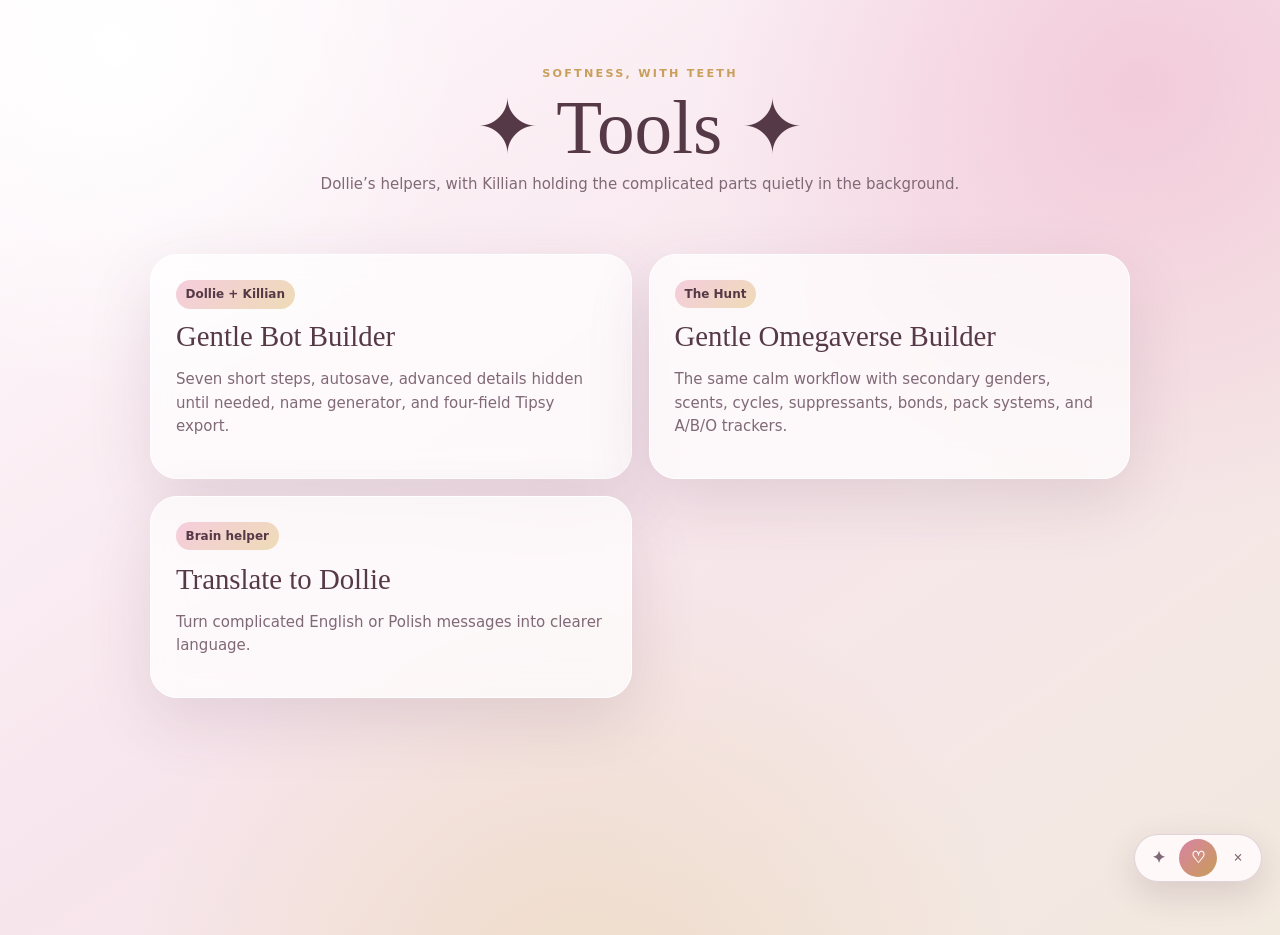
==== index.html @ d1c3d77c "Add files via upload" ====
<!doctype html><html><head><meta charset="utf-8"><meta name="viewport" content="width=device-width,initial-scale=1"><title>Dollie Tools</title>
<style>
:root{--ink:#563947;--muted:#806976;--pink:#e8a9c1;--pink2:#f5cddd;--gold:#c99f5c;--cream:#fffaf8;--glass:rgba(255,255,255,.72);--line:rgba(103,67,85,.16);--shadow:0 22px 65px rgba(84,47,66,.13)}
*{box-sizing:border-box}html{scroll-behavior:smooth}
body{margin:0;min-height:100vh;color:var(--ink);font:15px/1.55 Nunito,system-ui,sans-serif;background:radial-gradient(circle at 9% 5%,#fff,transparent 24%),radial-gradient(circle at 89% 9%,rgba(239,184,205,.58),transparent 31%),radial-gradient(circle at 45% 108%,rgba(232,207,169,.48),transparent 36%),linear-gradient(145deg,#fffafd,#f7e5ec,#f2e9df)}
body:before,body:after{content:none}

@keyframes drift{to{translate:34px -18px;opacity:.95}}@keyframes pop{from{opacity:0;transform:translateY(5px)}}
header{position:sticky;top:0;z-index:20;display:flex;align-items:center;gap:13px;padding:13px 20px;background:rgba(255,250,252,.86);border-bottom:1px solid rgba(201,159,92,.27);backdrop-filter:blur(18px);box-shadow:0 8px 28px rgba(91,52,71,.07)}
header h1{margin:0;font:500 1.4rem Georgia,serif}header span{color:var(--muted);font-size:.8rem}.headlink{margin-left:auto;text-decoration:none;color:var(--ink);padding:7px 13px;border:1px solid var(--line);border-radius:99px;background:#fff9}
.shell{width:min(1050px,calc(100% - 28px));margin:28px auto 60px;position:relative;z-index:1}.hero{text-align:center;margin:8px auto 28px}.eyebrow{letter-spacing:.2em;text-transform:uppercase;color:var(--gold);font-weight:800;font-size:.7rem}.hero h2{margin:8px 0 7px;font:500 clamp(2.5rem,7vw,4.7rem)/1 Georgia,serif}.hero p{max-width:650px;margin:auto;color:var(--muted)}
.progress{display:grid;grid-template-columns:repeat(7,1fr);gap:6px;margin:0 0 18px}.pip{height:7px;border-radius:99px;background:#fff9;border:1px solid var(--line)}.pip.on{background:linear-gradient(90deg,var(--pink),var(--gold));border-color:transparent}
.card{background:var(--glass);border:1px solid rgba(255,255,255,.87);border-radius:28px;padding:clamp(20px,4vw,38px);box-shadow:var(--shadow);backdrop-filter:blur(16px);animation:pop .22s ease-out}.step{display:none}.step.active{display:block}.step h3{font:500 clamp(1.65rem,4vw,2.35rem) Georgia,serif;margin:0 0 5px}.helper{color:var(--muted);margin:0 0 22px}.killian{padding:13px 15px;border-left:3px solid var(--gold);background:rgba(255,255,255,.55);border-radius:5px 15px 15px 5px;margin:14px 0 22px;color:#6c5360}
.grid{display:grid;grid-template-columns:1fr 1fr;gap:14px}.full{grid-column:1/-1}label{display:block;font-weight:800;font-size:.82rem;margin:0 0 5px}.hint{display:block;color:var(--muted);font-weight:400;font-size:.75rem;margin-top:2px}
input,textarea,select{width:100%;border:1px solid rgba(114,74,94,.22);border-radius:15px;background:rgba(255,255,255,.82);padding:11px 13px;color:var(--ink);font:inherit;outline:none}textarea{min-height:110px;resize:vertical}input:focus,textarea:focus,select:focus{border-color:var(--pink);box-shadow:0 0 0 4px rgba(232,169,193,.13)}
.row{display:flex;gap:10px;align-items:center;flex-wrap:wrap}.navrow{display:flex;justify-content:space-between;gap:10px;margin-top:24px}.btn{border:0;border-radius:99px;padding:10px 18px;font-weight:850;cursor:pointer;color:var(--ink);background:#fff;border:1px solid var(--line)}.btn.primary{color:white;background:linear-gradient(135deg,#d785a5,#c89d58);box-shadow:0 9px 22px rgba(183,105,139,.2)}.btn.soft{background:linear-gradient(135deg,#f3bfd1,#ecd9b6)}.btn:disabled{opacity:.4;cursor:not-allowed}
details{border:1px solid var(--line);border-radius:16px;background:#fff7;padding:10px 13px;margin-top:14px}summary{cursor:pointer;font-weight:850;color:#7a5668}.checks{display:grid;grid-template-columns:1fr 1fr;gap:8px;margin-top:10px}.check{display:flex;gap:8px;align-items:flex-start;background:#fff7;padding:9px 10px;border-radius:13px}.check input{width:auto;margin-top:4px;accent-color:var(--pink)}
.namebox{background:linear-gradient(145deg,rgba(255,255,255,.83),rgba(249,229,237,.72));border:1px solid rgba(202,157,90,.25);border-radius:22px;padding:18px;margin:15px 0}.name-result{font:500 clamp(2rem,6vw,3.2rem) Georgia,serif;text-align:center;margin:13px 0}.choices{display:grid;grid-template-columns:repeat(3,1fr);gap:8px}.choice{background:#fff;border:1px solid var(--line);border-radius:14px;padding:11px;text-align:center;cursor:pointer}.choice:hover{border-color:var(--gold)}
.output{white-space:pre-wrap;background:#4e3440;color:#fff9f8;border-radius:18px;padding:16px;max-height:310px;overflow:auto;font:12px/1.65 ui-monospace,monospace}.outputgrid{display:grid;grid-template-columns:1fr 1fr;gap:12px}.outputgrid .wide{grid-column:1/-1}.outhead{display:flex;align-items:center;margin:0 0 5px}.outhead b{font-size:.8rem}.copy{margin-left:auto;border:0;border-radius:99px;padding:4px 10px;cursor:pointer}
.toast{position:fixed;bottom:22px;left:50%;translate:-50% 0;background:#513844;color:white;border-radius:99px;padding:9px 16px;opacity:0;pointer-events:none;transition:.2s;z-index:50}.toast.show{opacity:1}
@media(max-width:720px){header span{display:none}.grid,.checks,.outputgrid{grid-template-columns:1fr}.full,.outputgrid .wide{grid-column:auto}.choices{grid-template-columns:1fr}.shell{width:min(100% - 18px,1050px)}.progress{gap:3px}}
@media(prefers-reduced-motion:reduce){*{animation:none!important}}
body{padding-bottom:60px}.home{width:min(980px,calc(100% - 24px));margin:35px auto;position:relative;z-index:1}.hero{padding:30px 0}.cards{display:grid;grid-template-columns:repeat(2,1fr);gap:17px}.tool{display:block;text-decoration:none;color:var(--ink);background:var(--glass);border:1px solid #fff;border-radius:27px;padding:25px;box-shadow:var(--shadow);backdrop-filter:blur(15px);transition:.2s}.tool:hover{transform:translateY(-4px)}.tool h2{font:500 1.8rem Georgia,serif;margin:12px 0 8px}.tool p{color:var(--muted)}.tag{display:inline-block;background:linear-gradient(135deg,var(--pink2),#eedbb7);border-radius:99px;padding:5px 10px;font-size:.75rem;font-weight:850}@media(max-width:680px){.cards{grid-template-columns:1fr}}
/* Floating atmosphere */
.atmosphere{
  position:fixed;
  inset:0;
  z-index:0;
  overflow:hidden;
  pointer-events:none;
}
.atmosphere .particle{
  position:absolute;
  top:-12vh;
  left:var(--x);
  width:var(--size);
  height:var(--size);
  opacity:0;
  animation:
    particleFall var(--fall) linear infinite,
    particleSway var(--sway) ease-in-out infinite alternate,
    particleFade var(--fade) ease-in-out infinite;
  animation-delay:var(--delay);
  will-change:transform,opacity;
}
.atmosphere.sparkles .particle::before,
.atmosphere.sparkles .particle::after{
  content:"";
  position:absolute;
  inset:0;
  margin:auto;
  background:linear-gradient(180deg,rgba(255,255,255,.98),rgba(231,190,111,.9));
  border-radius:999px;
  box-shadow:0 0 9px rgba(255,236,188,.92),0 0 18px rgba(223,173,91,.42);
}
.atmosphere.sparkles .particle::before{
  width:18%;
  height:100%;
}
.atmosphere.sparkles .particle::after{
  width:100%;
  height:18%;
}
.atmosphere.petals .particle{
  width:calc(var(--size) * .72);
  height:var(--size);
  border-radius:75% 18% 70% 24%;
  background:
    radial-gradient(circle at 35% 25%,rgba(255,255,255,.88),transparent 25%),
    linear-gradient(145deg,rgba(255,227,237,.95),rgba(226,153,184,.83));
  box-shadow:0 4px 12px rgba(154,86,117,.16);
  transform-origin:50% 30%;
}
@keyframes particleFall{
  from{translate:0 -14vh;rotate:0deg}
  to{translate:0 120vh;rotate:540deg}
}
@keyframes particleSway{
  from{margin-left:-28px}
  to{margin-left:34px}
}
@keyframes particleFade{
  0%,100%{opacity:0}
  12%,78%{opacity:var(--opacity)}
  88%{opacity:.15}
}
.atmosphere.off{display:none}

.atmosphere-control{
  position:fixed;
  right:18px;
  bottom:18px;
  z-index:60;
  display:flex;
  align-items:center;
  gap:0;
  padding:4px;
  border:1px solid rgba(110,72,91,.20);
  border-radius:999px;
  background:rgba(255,250,252,.88);
  box-shadow:0 12px 34px rgba(79,43,61,.16);
  backdrop-filter:blur(16px);
}
.atmosphere-control button{
  width:38px;
  height:38px;
  display:grid;
  place-items:center;
  border:0;
  border-radius:50%;
  background:transparent;
  color:var(--muted);
  cursor:pointer;
  font:700 1rem/1 Georgia,serif;
  transition:background .15s,color .15s,transform .15s;
}
.atmosphere-control button:hover{
  color:var(--ink);
  transform:translateY(-1px);
}
.atmosphere-control button.active{
  color:#fff;
  background:linear-gradient(135deg,#d982a4,#c89d58);
}
.atmosphere-control button + button{
  margin-left:2px;
}

header,.shell,.home{position:relative;z-index:2}
@media(prefers-reduced-motion:reduce){
  .atmosphere{display:none}
}

</style></head>
<body>

<div class="atmosphere petals" id="atmosphere" aria-hidden="true"></div>



<main class="home"><section class="hero"><div class="eyebrow">Softness, with teeth</div><h2>✦ Tools ✦</h2><p>Dollie’s helpers, with Killian holding the complicated parts quietly in the background.</p></section><section class="cards">
<a class="tool" href="bot-builder.html"><span class="tag">Dollie + Killian</span><h2>Gentle Bot Builder</h2><p>Seven short steps, autosave, advanced details hidden until needed, name generator, and four-field Tipsy export.</p></a>
<a class="tool" href="omegaverse-bot-builder.html"><span class="tag">The Hunt</span><h2>Gentle Omegaverse Builder</h2><p>The same calm workflow with secondary genders, scents, cycles, suppressants, bonds, pack systems, and A/B/O trackers.</p></a>
<a class="tool" href="translate-to-dollie.html"><span class="tag">Brain helper</span><h2>Translate to Dollie</h2><p>Turn complicated English or Polish messages into clearer language.</p></a>
</section></main><div class="atmosphere-control" aria-label="Page effects">
  <button type="button" data-atmosphere="sparkles" aria-label="Falling sparkles" title="Falling sparkles">✦</button>
  <button type="button" data-atmosphere="petals" aria-label="Falling cherry blossom petals" title="Falling cherry blossom petals">♡</button>
  <button type="button" data-atmosphere="off" aria-label="Turn effects off" title="Turn effects off">×</button>
</div>
<script>
document.addEventListener('DOMContentLoaded', function(){
  const layer=document.getElementById('atmosphere');
  if(!layer)return;
  const saved=localStorage.getItem('dollieAtmosphere')||'petals';

  function createParticles(){
    layer.innerHTML='';
    for(let i=0;i<34;i++){
      const p=document.createElement('span');
      p.className='particle';
      p.style.setProperty('--x',(Math.random()*100).toFixed(2)+'vw');
      p.style.setProperty('--size',(6+Math.random()*11).toFixed(1)+'px');
      p.style.setProperty('--fall',(10+Math.random()*13).toFixed(1)+'s');
      p.style.setProperty('--sway',(2.8+Math.random()*4.5).toFixed(1)+'s');
      p.style.setProperty('--fade',(4+Math.random()*5).toFixed(1)+'s');
      p.style.setProperty('--delay',(-Math.random()*22).toFixed(1)+'s');
      p.style.setProperty('--opacity',(0.30+Math.random()*0.52).toFixed(2));
      layer.appendChild(p);
    }
  }

  function setAtmosphere(mode){
    layer.className='atmosphere '+mode;
    document.querySelectorAll('[data-atmosphere]').forEach(btn=>{
      btn.classList.toggle('active',btn.dataset.atmosphere===mode);
    });
    localStorage.setItem('dollieAtmosphere',mode);
    if(mode!=='off'&&!layer.children.length)createParticles();
  }

  document.querySelectorAll('[data-atmosphere]').forEach(btn=>{
    btn.addEventListener('click',()=>setAtmosphere(btn.dataset.atmosphere));
  });

  createParticles();
  setAtmosphere(saved);
});
</script>



</body></html>
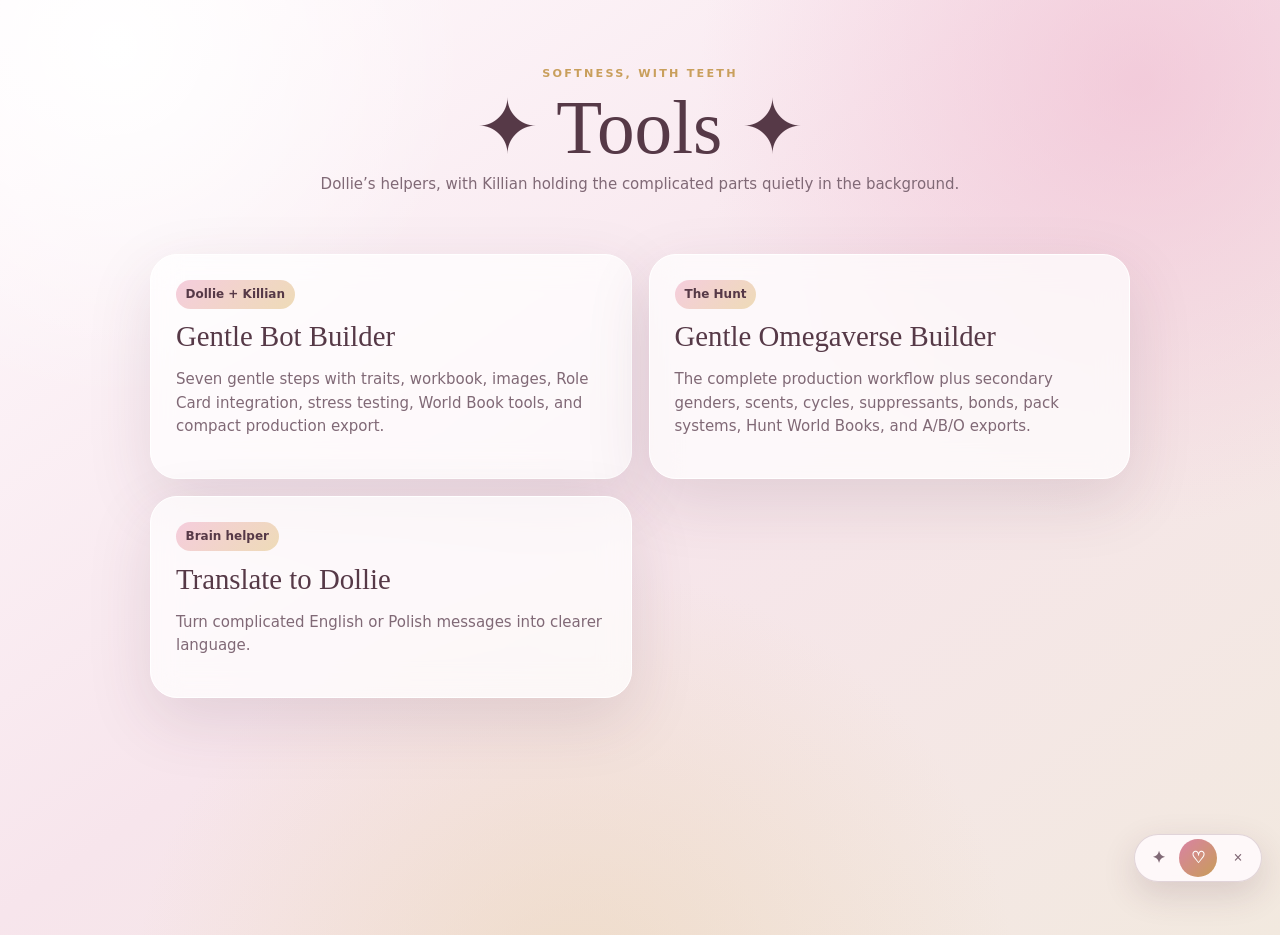
==== commit 9d03aaea: "Add files via upload" ====
--- a/index.html
+++ b/index.html
@@ -1,4 +1,4 @@
-<!doctype html><html><head><meta charset="utf-8"><meta name="viewport" content="width=device-width,initial-scale=1"><title>Dollie Tools</title>
+<!doctype html><html><head><meta charset="utf-8"><meta name="viewport" content="width=device-width,initial-scale=1"><title>Dollie Tools</title><link rel="icon" href="data:image/svg+xml,%3Csvg xmlns='http://www.w3.org/2000/svg' viewBox='0 0 64 64'%3E%3Cpath fill='%23efabc4' d='M32 56C27 51 8 38 8 22C8 12 20 7 28 15L32 20L36 15C44 7 56 12 56 22C56 38 37 51 32 56Z'/%3E%3C/svg%3E">
 <style>
 :root{--ink:#563947;--muted:#806976;--pink:#e8a9c1;--pink2:#f5cddd;--gold:#c99f5c;--cream:#fffaf8;--glass:rgba(255,255,255,.72);--line:rgba(103,67,85,.16);--shadow:0 22px 65px rgba(84,47,66,.13)}
 *{box-sizing:border-box}html{scroll-behavior:smooth}
@@ -139,8 +139,8 @@
 
 
 <main class="home"><section class="hero"><div class="eyebrow">Softness, with teeth</div><h2>✦ Tools ✦</h2><p>Dollie’s helpers, with Killian holding the complicated parts quietly in the background.</p></section><section class="cards">
-<a class="tool" href="bot-builder.html"><span class="tag">Dollie + Killian</span><h2>Gentle Bot Builder</h2><p>Seven short steps, autosave, advanced details hidden until needed, name generator, and four-field Tipsy export.</p></a>
-<a class="tool" href="omegaverse-bot-builder.html"><span class="tag">The Hunt</span><h2>Gentle Omegaverse Builder</h2><p>The same calm workflow with secondary genders, scents, cycles, suppressants, bonds, pack systems, and A/B/O trackers.</p></a>
+<a class="tool" href="bot-builder.html"><span class="tag">Dollie + Killian</span><h2>Gentle Bot Builder</h2><p>Seven gentle steps with traits, workbook, images, Role Card integration, stress testing, World Book tools, and compact production export.</p></a>
+<a class="tool" href="omegaverse-bot-builder.html"><span class="tag">The Hunt</span><h2>Gentle Omegaverse Builder</h2><p>The complete production workflow plus secondary genders, scents, cycles, suppressants, bonds, pack systems, Hunt World Books, and A/B/O exports.</p></a>
 <a class="tool" href="translate-to-dollie.html"><span class="tag">Brain helper</span><h2>Translate to Dollie</h2><p>Turn complicated English or Polish messages into clearer language.</p></a>
 </section></main><div class="atmosphere-control" aria-label="Page effects">
   <button type="button" data-atmosphere="sparkles" aria-label="Falling sparkles" title="Falling sparkles">✦</button>
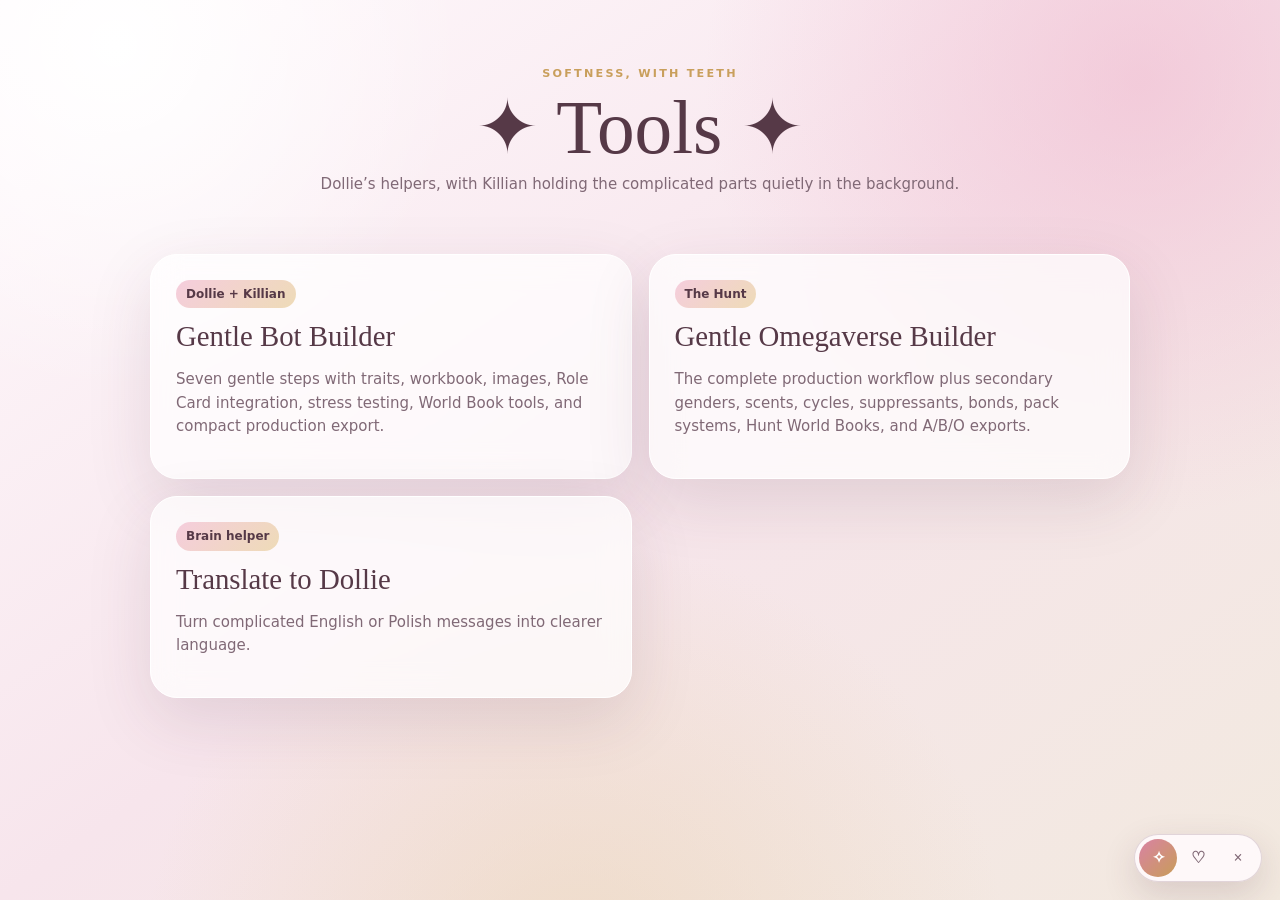
==== commit 8f270e31: "Add files via upload" ====
--- a/index.html
+++ b/index.html
@@ -1,4 +1,4 @@
-<!doctype html><html><head><meta charset="utf-8"><meta name="viewport" content="width=device-width,initial-scale=1"><title>Dollie Tools</title><link rel="icon" href="data:image/svg+xml,%3Csvg xmlns='http://www.w3.org/2000/svg' viewBox='0 0 64 64'%3E%3Cpath fill='%23efabc4' d='M32 56C27 51 8 38 8 22C8 12 20 7 28 15L32 20L36 15C44 7 56 12 56 22C56 38 37 51 32 56Z'/%3E%3C/svg%3E">
+<!doctype html><html><head><meta charset="utf-8"><meta name="viewport" content="width=device-width,initial-scale=1,viewport-fit=cover"><title>Dollie Tools</title><link rel="icon" href="data:image/svg+xml,%3Csvg xmlns='http://www.w3.org/2000/svg' viewBox='0 0 64 64'%3E%3Cpath fill='%23efabc4' d='M32 56C27 51 8 38 8 22C8 12 20 7 28 15L32 20L36 15C44 7 56 12 56 22C56 38 37 51 32 56Z'/%3E%3C/svg%3E">
 <style>
 :root{--ink:#563947;--muted:#806976;--pink:#e8a9c1;--pink2:#f5cddd;--gold:#c99f5c;--cream:#fffaf8;--glass:rgba(255,255,255,.72);--line:rgba(103,67,85,.16);--shadow:0 22px 65px rgba(84,47,66,.13)}
 *{box-sizing:border-box}html{scroll-behavior:smooth}
@@ -21,7 +21,7 @@
 @media(max-width:720px){header span{display:none}.grid,.checks,.outputgrid{grid-template-columns:1fr}.full,.outputgrid .wide{grid-column:auto}.choices{grid-template-columns:1fr}.shell{width:min(100% - 18px,1050px)}.progress{gap:3px}}
 @media(prefers-reduced-motion:reduce){*{animation:none!important}}
 body{padding-bottom:60px}.home{width:min(980px,calc(100% - 24px));margin:35px auto;position:relative;z-index:1}.hero{padding:30px 0}.cards{display:grid;grid-template-columns:repeat(2,1fr);gap:17px}.tool{display:block;text-decoration:none;color:var(--ink);background:var(--glass);border:1px solid #fff;border-radius:27px;padding:25px;box-shadow:var(--shadow);backdrop-filter:blur(15px);transition:.2s}.tool:hover{transform:translateY(-4px)}.tool h2{font:500 1.8rem Georgia,serif;margin:12px 0 8px}.tool p{color:var(--muted)}.tag{display:inline-block;background:linear-gradient(135deg,var(--pink2),#eedbb7);border-radius:99px;padding:5px 10px;font-size:.75rem;font-weight:850}@media(max-width:680px){.cards{grid-template-columns:1fr}}
-/* Floating atmosphere */
+/* Floating Dollie atmosphere */
 .atmosphere{
   position:fixed;
   inset:0;
@@ -43,23 +43,27 @@
   animation-delay:var(--delay);
   will-change:transform,opacity;
 }
+/* Rounded, milky cross-sparkles based on Dollie's approved references. */
+.atmosphere.sparkles .particle{
+  filter:drop-shadow(0 0 5px rgba(255,255,255,.92)) drop-shadow(0 0 12px rgba(244,219,231,.38));
+}
 .atmosphere.sparkles .particle::before,
 .atmosphere.sparkles .particle::after{
   content:"";
   position:absolute;
   inset:0;
   margin:auto;
-  background:linear-gradient(180deg,rgba(255,255,255,.98),rgba(231,190,111,.9));
   border-radius:999px;
-  box-shadow:0 0 9px rgba(255,236,188,.92),0 0 18px rgba(223,173,91,.42);
+  background:linear-gradient(180deg,rgba(255,255,255,.98),rgba(255,250,247,.80));
+  box-shadow:0 0 5px rgba(255,255,255,.92),0 0 14px rgba(248,222,234,.44);
 }
 .atmosphere.sparkles .particle::before{
-  width:18%;
+  width:34%;
   height:100%;
 }
 .atmosphere.sparkles .particle::after{
   width:100%;
-  height:18%;
+  height:34%;
 }
 .atmosphere.petals .particle{
   width:calc(var(--size) * .72);
@@ -73,16 +77,16 @@
 }
 @keyframes particleFall{
   from{translate:0 -14vh;rotate:0deg}
-  to{translate:0 120vh;rotate:540deg}
+  to{translate:0 120vh;rotate:360deg}
 }
 @keyframes particleSway{
-  from{margin-left:-28px}
-  to{margin-left:34px}
+  from{margin-left:-24px}
+  to{margin-left:29px}
 }
 @keyframes particleFade{
   0%,100%{opacity:0}
-  12%,78%{opacity:var(--opacity)}
-  88%{opacity:.15}
+  15%,72%{opacity:var(--opacity)}
+  88%{opacity:.10}
 }
 .atmosphere.off{display:none}
 
@@ -100,6 +104,7 @@
   background:rgba(255,250,252,.88);
   box-shadow:0 12px 34px rgba(79,43,61,.16);
   backdrop-filter:blur(16px);
+  -webkit-backdrop-filter:blur(16px);
 }
 .atmosphere-control button{
   width:38px;
@@ -122,19 +127,76 @@
   color:#fff;
   background:linear-gradient(135deg,#d982a4,#c89d58);
 }
-.atmosphere-control button + button{
-  margin-left:2px;
-}
-
+.atmosphere-control button + button{margin-left:2px}
 header,.shell,.home{position:relative;z-index:2}
-@media(prefers-reduced-motion:reduce){
-  .atmosphere{display:none}
+@media(prefers-reduced-motion:reduce){.atmosphere{display:none}}
+
+
+/* Mobile optimisation v1.4.1 */
+html{-webkit-text-size-adjust:100%;text-size-adjust:100%;overflow-x:hidden}
+body{overflow-x:hidden;padding-left:env(safe-area-inset-left);padding-right:env(safe-area-inset-right)}
+button,a,input,textarea,select,summary{-webkit-tap-highlight-color:transparent}
+button,.btn,.choice,.pick-tag,.mode-tabs button,.language,.mode,.tool,.headlink{touch-action:manipulation}
+input,textarea,select{max-width:100%}
+.output,.v14-output,.result{overflow-wrap:anywhere;word-break:break-word}
+@media(max-width:720px){
+  body{padding-bottom:calc(92px + env(safe-area-inset-bottom))}
+  header{padding:10px 12px;gap:8px;min-height:56px;flex-wrap:wrap}
+  header h1{font-size:1.08rem;line-height:1.15;min-width:0;overflow-wrap:anywhere}
+  header span{display:none}
+  .headlink{min-height:44px;display:inline-flex;align-items:center;justify-content:center;padding:8px 12px}
+  .shell{width:calc(100% - 16px);margin:16px auto 36px}
+  .hero{margin:4px auto 18px}
+  .hero h2{font-size:clamp(2rem,12vw,3.2rem)}
+  .card{border-radius:20px;padding:16px 13px}
+  .step h3{font-size:1.65rem;line-height:1.1}
+  .helper{margin-bottom:16px}
+  .grid,.checks,.outputgrid,.v14-grid,.intimacy-tone-grid{grid-template-columns:1fr!important}
+  .full,.outputgrid .wide,.v14-full{grid-column:auto!important}
+  input,textarea,select{font-size:16px;line-height:1.4;padding:12px 13px}
+  textarea{min-height:120px}
+  button,.btn,.choice,.language,.mode,.pick-tag,.mode-tabs button,.copy,.icon-btn{min-height:44px}
+  .navrow{flex-direction:column;align-items:stretch;gap:9px;margin-top:20px}
+  .navrow>.btn{width:100%;justify-content:center}
+  .row{align-items:stretch}
+  .row>.btn,.v14-toolbar>.btn,.export-buttons>.btn{flex:1 1 100%;width:100%}
+  .choices{grid-template-columns:1fr}
+  details{padding:9px 10px;border-radius:14px}
+  summary{min-height:44px;display:flex;align-items:center;line-height:1.25}
+  .killian{padding:12px;margin:12px 0 16px}
+  .namebox,.appearance-builder,.npc-card,.v14-box{padding:12px;border-radius:16px}
+  .name-result{font-size:2rem}
+  .progress{gap:3px;margin-bottom:12px}
+  .pip{height:6px}
+  .output,.v14-output{font-size:11px;max-height:55vh;padding:12px}
+  .outhead{gap:8px}.copy{padding:7px 12px}
+  .v14-toolbar,.export-buttons,.npc-toolbar{align-items:stretch}
+  .v14-tags{max-height:240px}
+  .atmosphere-control{right:max(10px,env(safe-area-inset-right));bottom:max(10px,env(safe-area-inset-bottom));padding:3px}
+  .atmosphere-control button{width:42px;height:42px}
+  .toast{bottom:calc(70px + env(safe-area-inset-bottom));max-width:calc(100% - 24px);text-align:center;white-space:normal}
+}
+@media(max-width:420px){
+  .shell{width:calc(100% - 10px)}
+  .card{padding:14px 10px}
+  .eyebrow{letter-spacing:.13em}
+}
+
+/* Homepage mobile polish */
+@media(max-width:720px){
+  .home{width:calc(100% - 16px);margin:16px auto 36px}
+  .hero{padding:20px 4px 15px}
+  .hero h2{font-size:clamp(2.2rem,16vw,3.4rem)}
+  .cards{grid-template-columns:1fr;gap:12px}
+  .tool{border-radius:20px;padding:20px 17px;min-height:0}
+  .tool h2{font-size:1.55rem;line-height:1.15;margin:10px 0 7px}
+  .tool p{margin-bottom:0}
 }
 
 </style></head>
 <body>
 
-<div class="atmosphere petals" id="atmosphere" aria-hidden="true"></div>
+<div class="atmosphere sparkles" id="atmosphere" aria-hidden="true"></div>
 
 
 
@@ -143,7 +205,7 @@
 <a class="tool" href="omegaverse-bot-builder.html"><span class="tag">The Hunt</span><h2>Gentle Omegaverse Builder</h2><p>The complete production workflow plus secondary genders, scents, cycles, suppressants, bonds, pack systems, Hunt World Books, and A/B/O exports.</p></a>
 <a class="tool" href="translate-to-dollie.html"><span class="tag">Brain helper</span><h2>Translate to Dollie</h2><p>Turn complicated English or Polish messages into clearer language.</p></a>
 </section></main><div class="atmosphere-control" aria-label="Page effects">
-  <button type="button" data-atmosphere="sparkles" aria-label="Falling sparkles" title="Falling sparkles">✦</button>
+  <button type="button" data-atmosphere="sparkles" aria-label="Soft floating sparkles" title="Soft floating sparkles"><span aria-hidden="true">✧</span></button>
   <button type="button" data-atmosphere="petals" aria-label="Falling cherry blossom petals" title="Falling cherry blossom petals">♡</button>
   <button type="button" data-atmosphere="off" aria-label="Turn effects off" title="Turn effects off">×</button>
 </div>
@@ -151,20 +213,21 @@
 document.addEventListener('DOMContentLoaded', function(){
   const layer=document.getElementById('atmosphere');
   if(!layer)return;
-  const saved=localStorage.getItem('dollieAtmosphere')||'petals';
+  const saved=localStorage.getItem('dollieAtmosphere')||'sparkles';
 
   function createParticles(){
     layer.innerHTML='';
-    for(let i=0;i<34;i++){
+    const particleCount=window.matchMedia('(max-width:720px)').matches?14:24;
+    for(let i=0;i<particleCount;i++){
       const p=document.createElement('span');
       p.className='particle';
       p.style.setProperty('--x',(Math.random()*100).toFixed(2)+'vw');
-      p.style.setProperty('--size',(6+Math.random()*11).toFixed(1)+'px');
-      p.style.setProperty('--fall',(10+Math.random()*13).toFixed(1)+'s');
+      p.style.setProperty('--size',(5+Math.random()*10).toFixed(1)+'px');
+      p.style.setProperty('--fall',(14+Math.random()*15).toFixed(1)+'s');
       p.style.setProperty('--sway',(2.8+Math.random()*4.5).toFixed(1)+'s');
       p.style.setProperty('--fade',(4+Math.random()*5).toFixed(1)+'s');
       p.style.setProperty('--delay',(-Math.random()*22).toFixed(1)+'s');
-      p.style.setProperty('--opacity',(0.30+Math.random()*0.52).toFixed(2));
+      p.style.setProperty('--opacity',(0.18+Math.random()*0.42).toFixed(2));
       layer.appendChild(p);
     }
   }
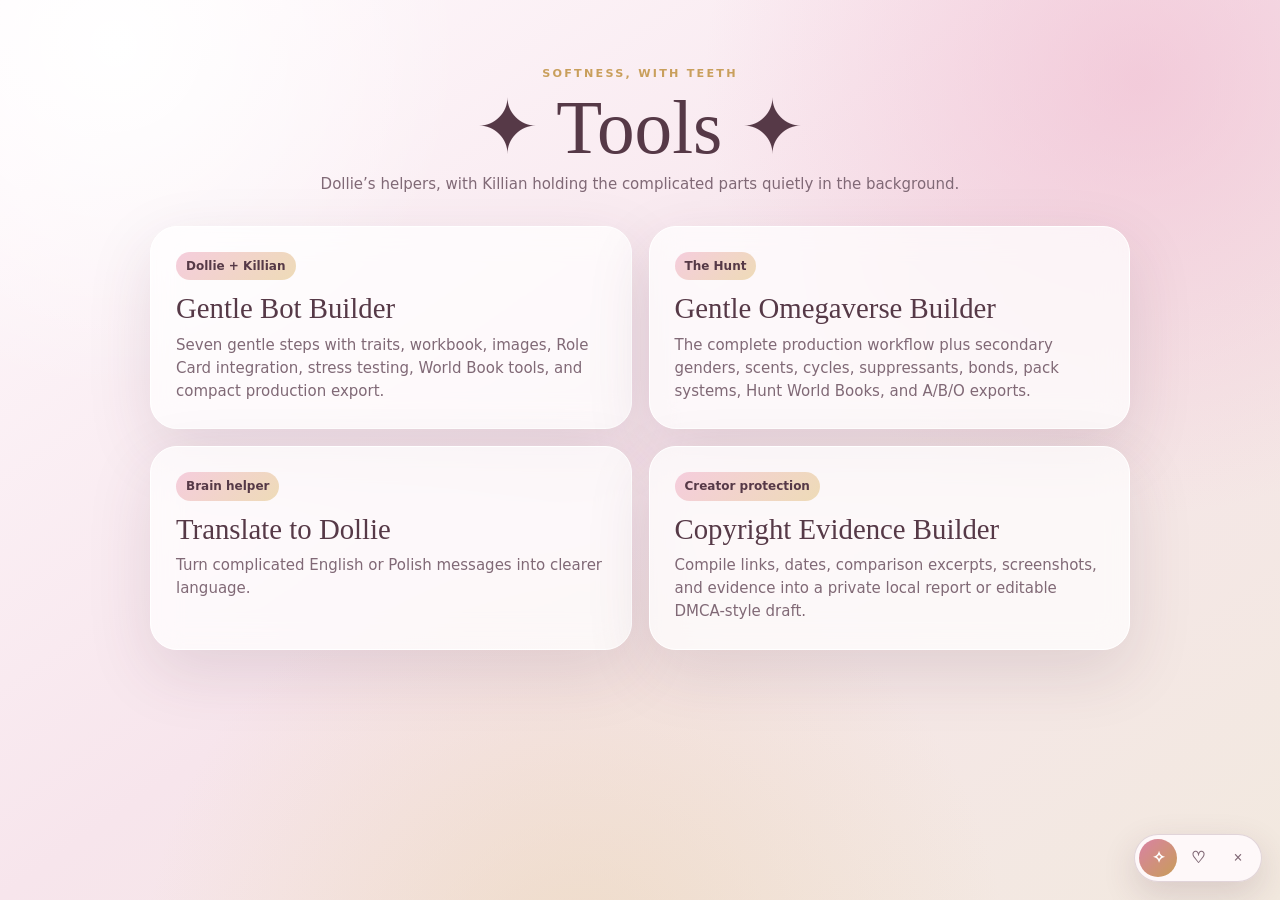
==== commit 8305b806: "Add files via upload" ====
--- a/index.html
+++ b/index.html
@@ -1,27 +1,109 @@
-<!doctype html><html><head><meta charset="utf-8"><meta name="viewport" content="width=device-width,initial-scale=1,viewport-fit=cover"><title>Dollie Tools</title><link rel="icon" href="data:image/svg+xml,%3Csvg xmlns='http://www.w3.org/2000/svg' viewBox='0 0 64 64'%3E%3Cpath fill='%23efabc4' d='M32 56C27 51 8 38 8 22C8 12 20 7 28 15L32 20L36 15C44 7 56 12 56 22C56 38 37 51 32 56Z'/%3E%3C/svg%3E">
+<!doctype html>
+<html lang="en">
+<head>
+<meta charset="utf-8">
+<meta name="viewport" content="width=device-width,initial-scale=1,viewport-fit=cover">
+<title>Dollie Tools</title>
+<link rel="icon" href="data:image/svg+xml,%3Csvg xmlns='http://www.w3.org/2000/svg' viewBox='0 0 64 64'%3E%3Cpath fill='%23efabc4' d='M32 56C27 51 8 38 8 22C8 12 20 7 28 15L32 20L36 15C44 7 56 12 56 22C56 38 37 51 32 56Z'/%3E%3C/svg%3E">
 <style>
-:root{--ink:#563947;--muted:#806976;--pink:#e8a9c1;--pink2:#f5cddd;--gold:#c99f5c;--cream:#fffaf8;--glass:rgba(255,255,255,.72);--line:rgba(103,67,85,.16);--shadow:0 22px 65px rgba(84,47,66,.13)}
-*{box-sizing:border-box}html{scroll-behavior:smooth}
-body{margin:0;min-height:100vh;color:var(--ink);font:15px/1.55 Nunito,system-ui,sans-serif;background:radial-gradient(circle at 9% 5%,#fff,transparent 24%),radial-gradient(circle at 89% 9%,rgba(239,184,205,.58),transparent 31%),radial-gradient(circle at 45% 108%,rgba(232,207,169,.48),transparent 36%),linear-gradient(145deg,#fffafd,#f7e5ec,#f2e9df)}
-body:before,body:after{content:none}
-
-@keyframes drift{to{translate:34px -18px;opacity:.95}}@keyframes pop{from{opacity:0;transform:translateY(5px)}}
-header{position:sticky;top:0;z-index:20;display:flex;align-items:center;gap:13px;padding:13px 20px;background:rgba(255,250,252,.86);border-bottom:1px solid rgba(201,159,92,.27);backdrop-filter:blur(18px);box-shadow:0 8px 28px rgba(91,52,71,.07)}
-header h1{margin:0;font:500 1.4rem Georgia,serif}header span{color:var(--muted);font-size:.8rem}.headlink{margin-left:auto;text-decoration:none;color:var(--ink);padding:7px 13px;border:1px solid var(--line);border-radius:99px;background:#fff9}
-.shell{width:min(1050px,calc(100% - 28px));margin:28px auto 60px;position:relative;z-index:1}.hero{text-align:center;margin:8px auto 28px}.eyebrow{letter-spacing:.2em;text-transform:uppercase;color:var(--gold);font-weight:800;font-size:.7rem}.hero h2{margin:8px 0 7px;font:500 clamp(2.5rem,7vw,4.7rem)/1 Georgia,serif}.hero p{max-width:650px;margin:auto;color:var(--muted)}
-.progress{display:grid;grid-template-columns:repeat(7,1fr);gap:6px;margin:0 0 18px}.pip{height:7px;border-radius:99px;background:#fff9;border:1px solid var(--line)}.pip.on{background:linear-gradient(90deg,var(--pink),var(--gold));border-color:transparent}
-.card{background:var(--glass);border:1px solid rgba(255,255,255,.87);border-radius:28px;padding:clamp(20px,4vw,38px);box-shadow:var(--shadow);backdrop-filter:blur(16px);animation:pop .22s ease-out}.step{display:none}.step.active{display:block}.step h3{font:500 clamp(1.65rem,4vw,2.35rem) Georgia,serif;margin:0 0 5px}.helper{color:var(--muted);margin:0 0 22px}.killian{padding:13px 15px;border-left:3px solid var(--gold);background:rgba(255,255,255,.55);border-radius:5px 15px 15px 5px;margin:14px 0 22px;color:#6c5360}
-.grid{display:grid;grid-template-columns:1fr 1fr;gap:14px}.full{grid-column:1/-1}label{display:block;font-weight:800;font-size:.82rem;margin:0 0 5px}.hint{display:block;color:var(--muted);font-weight:400;font-size:.75rem;margin-top:2px}
-input,textarea,select{width:100%;border:1px solid rgba(114,74,94,.22);border-radius:15px;background:rgba(255,255,255,.82);padding:11px 13px;color:var(--ink);font:inherit;outline:none}textarea{min-height:110px;resize:vertical}input:focus,textarea:focus,select:focus{border-color:var(--pink);box-shadow:0 0 0 4px rgba(232,169,193,.13)}
-.row{display:flex;gap:10px;align-items:center;flex-wrap:wrap}.navrow{display:flex;justify-content:space-between;gap:10px;margin-top:24px}.btn{border:0;border-radius:99px;padding:10px 18px;font-weight:850;cursor:pointer;color:var(--ink);background:#fff;border:1px solid var(--line)}.btn.primary{color:white;background:linear-gradient(135deg,#d785a5,#c89d58);box-shadow:0 9px 22px rgba(183,105,139,.2)}.btn.soft{background:linear-gradient(135deg,#f3bfd1,#ecd9b6)}.btn:disabled{opacity:.4;cursor:not-allowed}
-details{border:1px solid var(--line);border-radius:16px;background:#fff7;padding:10px 13px;margin-top:14px}summary{cursor:pointer;font-weight:850;color:#7a5668}.checks{display:grid;grid-template-columns:1fr 1fr;gap:8px;margin-top:10px}.check{display:flex;gap:8px;align-items:flex-start;background:#fff7;padding:9px 10px;border-radius:13px}.check input{width:auto;margin-top:4px;accent-color:var(--pink)}
-.namebox{background:linear-gradient(145deg,rgba(255,255,255,.83),rgba(249,229,237,.72));border:1px solid rgba(202,157,90,.25);border-radius:22px;padding:18px;margin:15px 0}.name-result{font:500 clamp(2rem,6vw,3.2rem) Georgia,serif;text-align:center;margin:13px 0}.choices{display:grid;grid-template-columns:repeat(3,1fr);gap:8px}.choice{background:#fff;border:1px solid var(--line);border-radius:14px;padding:11px;text-align:center;cursor:pointer}.choice:hover{border-color:var(--gold)}
-.output{white-space:pre-wrap;background:#4e3440;color:#fff9f8;border-radius:18px;padding:16px;max-height:310px;overflow:auto;font:12px/1.65 ui-monospace,monospace}.outputgrid{display:grid;grid-template-columns:1fr 1fr;gap:12px}.outputgrid .wide{grid-column:1/-1}.outhead{display:flex;align-items:center;margin:0 0 5px}.outhead b{font-size:.8rem}.copy{margin-left:auto;border:0;border-radius:99px;padding:4px 10px;cursor:pointer}
-.toast{position:fixed;bottom:22px;left:50%;translate:-50% 0;background:#513844;color:white;border-radius:99px;padding:9px 16px;opacity:0;pointer-events:none;transition:.2s;z-index:50}.toast.show{opacity:1}
-@media(max-width:720px){header span{display:none}.grid,.checks,.outputgrid{grid-template-columns:1fr}.full,.outputgrid .wide{grid-column:auto}.choices{grid-template-columns:1fr}.shell{width:min(100% - 18px,1050px)}.progress{gap:3px}}
-@media(prefers-reduced-motion:reduce){*{animation:none!important}}
-body{padding-bottom:60px}.home{width:min(980px,calc(100% - 24px));margin:35px auto;position:relative;z-index:1}.hero{padding:30px 0}.cards{display:grid;grid-template-columns:repeat(2,1fr);gap:17px}.tool{display:block;text-decoration:none;color:var(--ink);background:var(--glass);border:1px solid #fff;border-radius:27px;padding:25px;box-shadow:var(--shadow);backdrop-filter:blur(15px);transition:.2s}.tool:hover{transform:translateY(-4px)}.tool h2{font:500 1.8rem Georgia,serif;margin:12px 0 8px}.tool p{color:var(--muted)}.tag{display:inline-block;background:linear-gradient(135deg,var(--pink2),#eedbb7);border-radius:99px;padding:5px 10px;font-size:.75rem;font-weight:850}@media(max-width:680px){.cards{grid-template-columns:1fr}}
-/* Floating Dollie atmosphere */
+:root{
+  --ink:#563947;
+  --muted:#806976;
+  --pink:#e8a9c1;
+  --pink2:#f5cddd;
+  --gold:#c99f5c;
+  --glass:rgba(255,255,255,.72);
+  --line:rgba(103,67,85,.16);
+  --shadow:0 22px 65px rgba(84,47,66,.13);
+}
+*{box-sizing:border-box}
+html{
+  scroll-behavior:smooth;
+  -webkit-text-size-adjust:100%;
+  text-size-adjust:100%;
+  overflow-x:hidden;
+}
+body{
+  margin:0;
+  min-height:100vh;
+  overflow-x:hidden;
+  padding:0 env(safe-area-inset-right) 60px env(safe-area-inset-left);
+  color:var(--ink);
+  font:15px/1.55 Nunito,system-ui,-apple-system,BlinkMacSystemFont,"Segoe UI",sans-serif;
+  background:
+    radial-gradient(circle at 9% 5%,#fff,transparent 24%),
+    radial-gradient(circle at 89% 9%,rgba(239,184,205,.58),transparent 31%),
+    radial-gradient(circle at 45% 108%,rgba(232,207,169,.48),transparent 36%),
+    linear-gradient(145deg,#fffafd,#f7e5ec,#f2e9df);
+}
+button,a{-webkit-tap-highlight-color:transparent;touch-action:manipulation}
+.home{
+  width:min(980px,calc(100% - 24px));
+  margin:35px auto;
+  position:relative;
+  z-index:2;
+}
+.hero{
+  padding:30px 0;
+  text-align:center;
+}
+.eyebrow{
+  letter-spacing:.2em;
+  text-transform:uppercase;
+  color:var(--gold);
+  font-weight:800;
+  font-size:.7rem;
+}
+.hero h1{
+  margin:8px 0 7px;
+  font:500 clamp(2.5rem,7vw,4.7rem)/1 Georgia,serif;
+}
+.hero p{
+  max-width:650px;
+  margin:auto;
+  color:var(--muted);
+}
+.cards{
+  display:grid;
+  grid-template-columns:repeat(2,minmax(0,1fr));
+  gap:17px;
+}
+.tool{
+  display:block;
+  min-width:0;
+  text-decoration:none;
+  color:var(--ink);
+  background:var(--glass);
+  border:1px solid #fff;
+  border-radius:27px;
+  padding:25px;
+  box-shadow:var(--shadow);
+  backdrop-filter:blur(15px);
+  -webkit-backdrop-filter:blur(15px);
+  transition:transform .2s ease,border-color .2s ease,box-shadow .2s ease;
+}
+.tool:hover,.tool:focus-visible{
+  transform:translateY(-4px);
+  border-color:rgba(232,169,193,.65);
+  box-shadow:0 26px 72px rgba(84,47,66,.17);
+  outline:none;
+}
+.tool h2{
+  font:500 1.8rem/1.15 Georgia,serif;
+  margin:12px 0 8px;
+}
+.tool p{
+  margin:0;
+  color:var(--muted);
+}
+.tag{
+  display:inline-block;
+  background:linear-gradient(135deg,var(--pink2),#eedbb7);
+  border-radius:99px;
+  padding:5px 10px;
+  font-size:.75rem;
+  font-weight:850;
+}
 .atmosphere{
   position:fixed;
   inset:0;
@@ -43,9 +125,10 @@
   animation-delay:var(--delay);
   will-change:transform,opacity;
 }
-/* Rounded, milky cross-sparkles based on Dollie's approved references. */
 .atmosphere.sparkles .particle{
-  filter:drop-shadow(0 0 5px rgba(255,255,255,.92)) drop-shadow(0 0 12px rgba(244,219,231,.38));
+  filter:
+    drop-shadow(0 0 5px rgba(255,255,255,.92))
+    drop-shadow(0 0 12px rgba(244,219,231,.38));
 }
 .atmosphere.sparkles .particle::before,
 .atmosphere.sparkles .particle::after{
@@ -55,16 +138,12 @@
   margin:auto;
   border-radius:999px;
   background:linear-gradient(180deg,rgba(255,255,255,.98),rgba(255,250,247,.80));
-  box-shadow:0 0 5px rgba(255,255,255,.92),0 0 14px rgba(248,222,234,.44);
-}
-.atmosphere.sparkles .particle::before{
-  width:34%;
-  height:100%;
-}
-.atmosphere.sparkles .particle::after{
-  width:100%;
-  height:34%;
-}
+  box-shadow:
+    0 0 5px rgba(255,255,255,.92),
+    0 0 14px rgba(248,222,234,.44);
+}
+.atmosphere.sparkles .particle::before{width:34%;height:100%}
+.atmosphere.sparkles .particle::after{width:100%;height:34%}
 .atmosphere.petals .particle{
   width:calc(var(--size) * .72);
   height:var(--size);
@@ -75,6 +154,7 @@
   box-shadow:0 4px 12px rgba(154,86,117,.16);
   transform-origin:50% 30%;
 }
+.atmosphere.off{display:none}
 @keyframes particleFall{
   from{translate:0 -14vh;rotate:0deg}
   to{translate:0 120vh;rotate:360deg}
@@ -88,8 +168,6 @@
   15%,72%{opacity:var(--opacity)}
   88%{opacity:.10}
 }
-.atmosphere.off{display:none}
-
 .atmosphere-control{
   position:fixed;
   right:18px;
@@ -97,7 +175,6 @@
   z-index:60;
   display:flex;
   align-items:center;
-  gap:0;
   padding:4px;
   border:1px solid rgba(110,72,91,.20);
   border-radius:999px;
@@ -119,137 +196,117 @@
   font:700 1rem/1 Georgia,serif;
   transition:background .15s,color .15s,transform .15s;
 }
-.atmosphere-control button:hover{
-  color:var(--ink);
-  transform:translateY(-1px);
-}
+.atmosphere-control button:hover{color:var(--ink);transform:translateY(-1px)}
 .atmosphere-control button.active{
   color:#fff;
   background:linear-gradient(135deg,#d982a4,#c89d58);
 }
 .atmosphere-control button + button{margin-left:2px}
-header,.shell,.home{position:relative;z-index:2}
-@media(prefers-reduced-motion:reduce){.atmosphere{display:none}}
-
-
-/* Mobile optimisation v1.4.1 */
-html{-webkit-text-size-adjust:100%;text-size-adjust:100%;overflow-x:hidden}
-body{overflow-x:hidden;padding-left:env(safe-area-inset-left);padding-right:env(safe-area-inset-right)}
-button,a,input,textarea,select,summary{-webkit-tap-highlight-color:transparent}
-button,.btn,.choice,.pick-tag,.mode-tabs button,.language,.mode,.tool,.headlink{touch-action:manipulation}
-input,textarea,select{max-width:100%}
-.output,.v14-output,.result{overflow-wrap:anywhere;word-break:break-word}
 @media(max-width:720px){
   body{padding-bottom:calc(92px + env(safe-area-inset-bottom))}
-  header{padding:10px 12px;gap:8px;min-height:56px;flex-wrap:wrap}
-  header h1{font-size:1.08rem;line-height:1.15;min-width:0;overflow-wrap:anywhere}
-  header span{display:none}
-  .headlink{min-height:44px;display:inline-flex;align-items:center;justify-content:center;padding:8px 12px}
-  .shell{width:calc(100% - 16px);margin:16px auto 36px}
-  .hero{margin:4px auto 18px}
-  .hero h2{font-size:clamp(2rem,12vw,3.2rem)}
-  .card{border-radius:20px;padding:16px 13px}
-  .step h3{font-size:1.65rem;line-height:1.1}
-  .helper{margin-bottom:16px}
-  .grid,.checks,.outputgrid,.v14-grid,.intimacy-tone-grid{grid-template-columns:1fr!important}
-  .full,.outputgrid .wide,.v14-full{grid-column:auto!important}
-  input,textarea,select{font-size:16px;line-height:1.4;padding:12px 13px}
-  textarea{min-height:120px}
-  button,.btn,.choice,.language,.mode,.pick-tag,.mode-tabs button,.copy,.icon-btn{min-height:44px}
-  .navrow{flex-direction:column;align-items:stretch;gap:9px;margin-top:20px}
-  .navrow>.btn{width:100%;justify-content:center}
-  .row{align-items:stretch}
-  .row>.btn,.v14-toolbar>.btn,.export-buttons>.btn{flex:1 1 100%;width:100%}
-  .choices{grid-template-columns:1fr}
-  details{padding:9px 10px;border-radius:14px}
-  summary{min-height:44px;display:flex;align-items:center;line-height:1.25}
-  .killian{padding:12px;margin:12px 0 16px}
-  .namebox,.appearance-builder,.npc-card,.v14-box{padding:12px;border-radius:16px}
-  .name-result{font-size:2rem}
-  .progress{gap:3px;margin-bottom:12px}
-  .pip{height:6px}
-  .output,.v14-output{font-size:11px;max-height:55vh;padding:12px}
-  .outhead{gap:8px}.copy{padding:7px 12px}
-  .v14-toolbar,.export-buttons,.npc-toolbar{align-items:stretch}
-  .v14-tags{max-height:240px}
-  .atmosphere-control{right:max(10px,env(safe-area-inset-right));bottom:max(10px,env(safe-area-inset-bottom));padding:3px}
-  .atmosphere-control button{width:42px;height:42px}
-  .toast{bottom:calc(70px + env(safe-area-inset-bottom));max-width:calc(100% - 24px);text-align:center;white-space:normal}
-}
-@media(max-width:420px){
-  .shell{width:calc(100% - 10px)}
-  .card{padding:14px 10px}
-  .eyebrow{letter-spacing:.13em}
-}
-
-/* Homepage mobile polish */
-@media(max-width:720px){
   .home{width:calc(100% - 16px);margin:16px auto 36px}
   .hero{padding:20px 4px 15px}
-  .hero h2{font-size:clamp(2.2rem,16vw,3.4rem)}
+  .hero h1{font-size:clamp(2.2rem,16vw,3.4rem)}
   .cards{grid-template-columns:1fr;gap:12px}
-  .tool{border-radius:20px;padding:20px 17px;min-height:0}
-  .tool h2{font-size:1.55rem;line-height:1.15;margin:10px 0 7px}
-  .tool p{margin-bottom:0}
-}
-
-</style></head>
+  .tool{border-radius:20px;padding:20px 17px}
+  .tool h2{font-size:1.55rem;margin:10px 0 7px}
+  .atmosphere-control{
+    right:max(10px,env(safe-area-inset-right));
+    bottom:max(10px,env(safe-area-inset-bottom));
+    padding:3px;
+  }
+  .atmosphere-control button{width:42px;height:42px}
+}
+@media(prefers-reduced-motion:reduce){
+  .atmosphere{display:none}
+  *{animation:none!important}
+}
+</style>
+</head>
 <body>
-
 <div class="atmosphere sparkles" id="atmosphere" aria-hidden="true"></div>
 
-
-
-<main class="home"><section class="hero"><div class="eyebrow">Softness, with teeth</div><h2>✦ Tools ✦</h2><p>Dollie’s helpers, with Killian holding the complicated parts quietly in the background.</p></section><section class="cards">
-<a class="tool" href="bot-builder.html"><span class="tag">Dollie + Killian</span><h2>Gentle Bot Builder</h2><p>Seven gentle steps with traits, workbook, images, Role Card integration, stress testing, World Book tools, and compact production export.</p></a>
-<a class="tool" href="omegaverse-bot-builder.html"><span class="tag">The Hunt</span><h2>Gentle Omegaverse Builder</h2><p>The complete production workflow plus secondary genders, scents, cycles, suppressants, bonds, pack systems, Hunt World Books, and A/B/O exports.</p></a>
-<a class="tool" href="translate-to-dollie.html"><span class="tag">Brain helper</span><h2>Translate to Dollie</h2><p>Turn complicated English or Polish messages into clearer language.</p></a>
-</section></main><div class="atmosphere-control" aria-label="Page effects">
+<main class="home">
+  <section class="hero">
+    <div class="eyebrow">Softness, with teeth</div>
+    <h1>✦ Tools ✦</h1>
+    <p>Dollie’s helpers, with Killian holding the complicated parts quietly in the background.</p>
+  </section>
+
+  <section class="cards" aria-label="Dollie Tools">
+    <a class="tool" href="bot-builder.html">
+      <span class="tag">Dollie + Killian</span>
+      <h2>Gentle Bot Builder</h2>
+      <p>Seven gentle steps with traits, workbook, images, Role Card integration, stress testing, World Book tools, and compact production export.</p>
+    </a>
+
+    <a class="tool" href="omegaverse-bot-builder.html">
+      <span class="tag">The Hunt</span>
+      <h2>Gentle Omegaverse Builder</h2>
+      <p>The complete production workflow plus secondary genders, scents, cycles, suppressants, bonds, pack systems, Hunt World Books, and A/B/O exports.</p>
+    </a>
+
+    <a class="tool" href="translate-to-dollie.html">
+      <span class="tag">Brain helper</span>
+      <h2>Translate to Dollie</h2>
+      <p>Turn complicated English or Polish messages into clearer language.</p>
+    </a>
+
+    <a class="tool" href="copyright-evidence-builder.html">
+      <span class="tag">Creator protection</span>
+      <h2>Copyright Evidence Builder</h2>
+      <p>Compile links, dates, comparison excerpts, screenshots, and evidence into a private local report or editable DMCA-style draft.</p>
+    </a>
+  </section>
+</main>
+
+<div class="atmosphere-control" aria-label="Page effects">
   <button type="button" data-atmosphere="sparkles" aria-label="Soft floating sparkles" title="Soft floating sparkles"><span aria-hidden="true">✧</span></button>
-  <button type="button" data-atmosphere="petals" aria-label="Falling cherry blossom petals" title="Falling cherry blossom petals">♡</button>
-  <button type="button" data-atmosphere="off" aria-label="Turn effects off" title="Turn effects off">×</button>
+  <button type="button" data-atmosphere="petals" aria-label="Falling cherry blossom petals" title="Falling cherry blossom petals"><span aria-hidden="true">♡</span></button>
+  <button type="button" data-atmosphere="off" aria-label="Turn effects off" title="Turn effects off"><span aria-hidden="true">×</span></button>
 </div>
+
 <script>
-document.addEventListener('DOMContentLoaded', function(){
-  const layer=document.getElementById('atmosphere');
+document.addEventListener("DOMContentLoaded",function(){
+  const layer=document.getElementById("atmosphere");
   if(!layer)return;
-  const saved=localStorage.getItem('dollieAtmosphere')||'sparkles';
+
+  let saved="sparkles";
+  try{saved=localStorage.getItem("dollieAtmosphere")||"sparkles"}catch(_){}
 
   function createParticles(){
-    layer.innerHTML='';
-    const particleCount=window.matchMedia('(max-width:720px)').matches?14:24;
+    layer.innerHTML="";
+    const particleCount=window.matchMedia("(max-width:720px)").matches?14:24;
     for(let i=0;i<particleCount;i++){
-      const p=document.createElement('span');
-      p.className='particle';
-      p.style.setProperty('--x',(Math.random()*100).toFixed(2)+'vw');
-      p.style.setProperty('--size',(5+Math.random()*10).toFixed(1)+'px');
-      p.style.setProperty('--fall',(14+Math.random()*15).toFixed(1)+'s');
-      p.style.setProperty('--sway',(2.8+Math.random()*4.5).toFixed(1)+'s');
-      p.style.setProperty('--fade',(4+Math.random()*5).toFixed(1)+'s');
-      p.style.setProperty('--delay',(-Math.random()*22).toFixed(1)+'s');
-      p.style.setProperty('--opacity',(0.18+Math.random()*0.42).toFixed(2));
+      const p=document.createElement("span");
+      p.className="particle";
+      p.style.setProperty("--x",(Math.random()*100).toFixed(2)+"vw");
+      p.style.setProperty("--size",(5+Math.random()*10).toFixed(1)+"px");
+      p.style.setProperty("--fall",(14+Math.random()*15).toFixed(1)+"s");
+      p.style.setProperty("--sway",(2.8+Math.random()*4.5).toFixed(1)+"s");
+      p.style.setProperty("--fade",(4+Math.random()*5).toFixed(1)+"s");
+      p.style.setProperty("--delay",(-Math.random()*22).toFixed(1)+"s");
+      p.style.setProperty("--opacity",(0.18+Math.random()*0.42).toFixed(2));
       layer.appendChild(p);
     }
   }
 
   function setAtmosphere(mode){
-    layer.className='atmosphere '+mode;
-    document.querySelectorAll('[data-atmosphere]').forEach(btn=>{
-      btn.classList.toggle('active',btn.dataset.atmosphere===mode);
+    layer.className="atmosphere "+mode;
+    document.querySelectorAll("[data-atmosphere]").forEach(btn=>{
+      btn.classList.toggle("active",btn.dataset.atmosphere===mode);
     });
-    localStorage.setItem('dollieAtmosphere',mode);
-    if(mode!=='off'&&!layer.children.length)createParticles();
+    try{localStorage.setItem("dollieAtmosphere",mode)}catch(_){}
+    if(mode!=="off"&&!layer.children.length)createParticles();
   }
 
-  document.querySelectorAll('[data-atmosphere]').forEach(btn=>{
-    btn.addEventListener('click',()=>setAtmosphere(btn.dataset.atmosphere));
+  document.querySelectorAll("[data-atmosphere]").forEach(btn=>{
+    btn.addEventListener("click",()=>setAtmosphere(btn.dataset.atmosphere));
   });
 
   createParticles();
-  setAtmosphere(saved);
+  setAtmosphere(["sparkles","petals","off"].includes(saved)?saved:"sparkles");
 });
 </script>
-
-
-
-</body></html>+</body>
+</html>
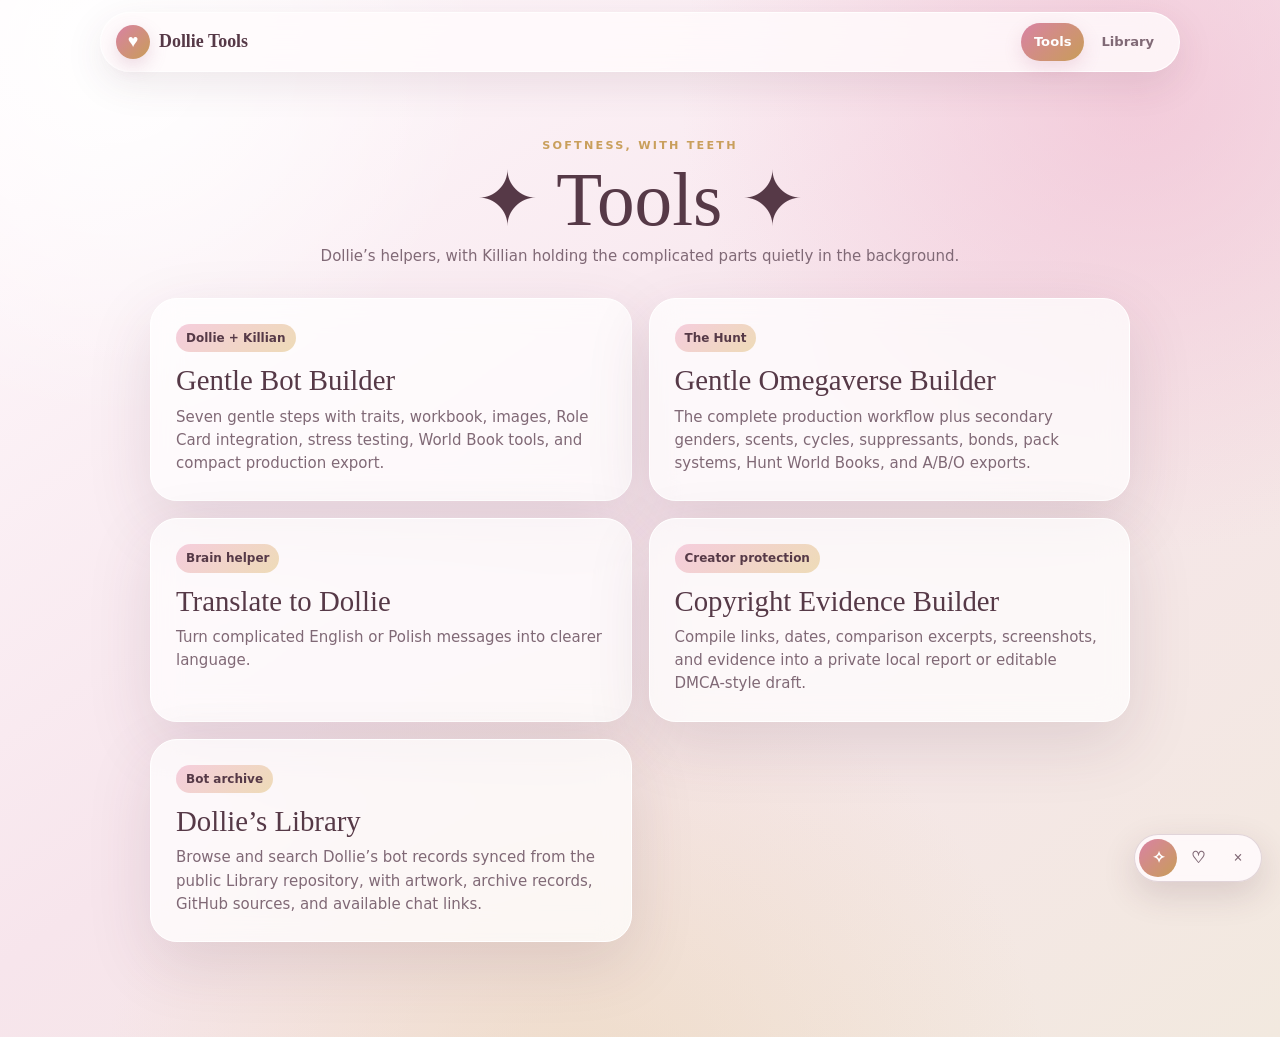
==== commit 4567e740: "Add files via upload" ====
--- a/index.html
+++ b/index.html
@@ -221,10 +221,104 @@
   .atmosphere{display:none}
   *{animation:none!important}
 }
+
+/* Dollie Tools shared navigation */
+.site-header{
+  position:sticky;
+  top:0;
+  z-index:80;
+  display:flex;
+  align-items:center;
+  justify-content:space-between;
+  gap:16px;
+  width:min(1080px,calc(100% - 24px));
+  margin:12px auto 0;
+  padding:10px 12px 10px 15px;
+  border:1px solid rgba(255,255,255,.86);
+  border-radius:999px;
+  background:rgba(255,250,252,.83);
+  box-shadow:0 12px 38px rgba(84,47,66,.10);
+  backdrop-filter:blur(18px);
+  -webkit-backdrop-filter:blur(18px);
+}
+.site-brand{
+  display:flex;
+  align-items:center;
+  gap:9px;
+  min-width:0;
+  color:var(--ink);
+  text-decoration:none;
+  font:600 1.12rem/1 Georgia,serif;
+}
+.site-brand-mark{
+  width:34px;
+  height:34px;
+  flex:0 0 auto;
+  display:grid;
+  place-items:center;
+  border-radius:50%;
+  color:#fff;
+  background:linear-gradient(135deg,#d982a4,#c89d58);
+  box-shadow:0 7px 18px rgba(178,103,137,.23);
+}
+.site-nav{
+  display:flex;
+  align-items:center;
+  gap:4px;
+}
+.site-nav a{
+  display:inline-flex;
+  align-items:center;
+  justify-content:center;
+  min-height:38px;
+  padding:7px 13px;
+  border-radius:999px;
+  color:var(--muted);
+  text-decoration:none;
+  font-weight:800;
+  font-size:.82rem;
+}
+.site-nav a:hover,
+.site-nav a:focus-visible{
+  color:var(--ink);
+  background:rgba(255,255,255,.66);
+  outline:none;
+}
+.site-nav a.active{
+  color:#fff;
+  background:linear-gradient(135deg,#d982a4,#c89d58);
+  box-shadow:0 7px 18px rgba(178,103,137,.19);
+}
+@media(max-width:560px){
+  .site-header{
+    width:calc(100% - 16px);
+    border-radius:22px;
+    align-items:stretch;
+    flex-direction:column;
+    gap:7px;
+  }
+  .site-brand{justify-content:center}
+  .site-nav{display:grid;grid-template-columns:1fr 1fr}
+  .site-nav a{width:100%}
+}
+
 </style>
 </head>
 <body>
 <div class="atmosphere sparkles" id="atmosphere" aria-hidden="true"></div>
+
+
+<header class="site-header">
+  <a class="site-brand" href="index.html">
+    <span class="site-brand-mark" aria-hidden="true">♥</span>
+    <span>Dollie Tools</span>
+  </a>
+  <nav class="site-nav" aria-label="Dollie Tools pages">
+    <a class="active" href="index.html">Tools</a>
+    <a href="library.html">Library</a>
+  </nav>
+</header>
+
 
 <main class="home">
   <section class="hero">
@@ -256,6 +350,12 @@
       <span class="tag">Creator protection</span>
       <h2>Copyright Evidence Builder</h2>
       <p>Compile links, dates, comparison excerpts, screenshots, and evidence into a private local report or editable DMCA-style draft.</p>
+    </a>
+
+    <a class="tool" href="library.html">
+      <span class="tag">Bot archive</span>
+      <h2>Dollie’s Library</h2>
+      <p>Browse and search Dollie’s bot records synced from the public Library repository, with artwork, archive records, GitHub sources, and available chat links.</p>
     </a>
   </section>
 </main>
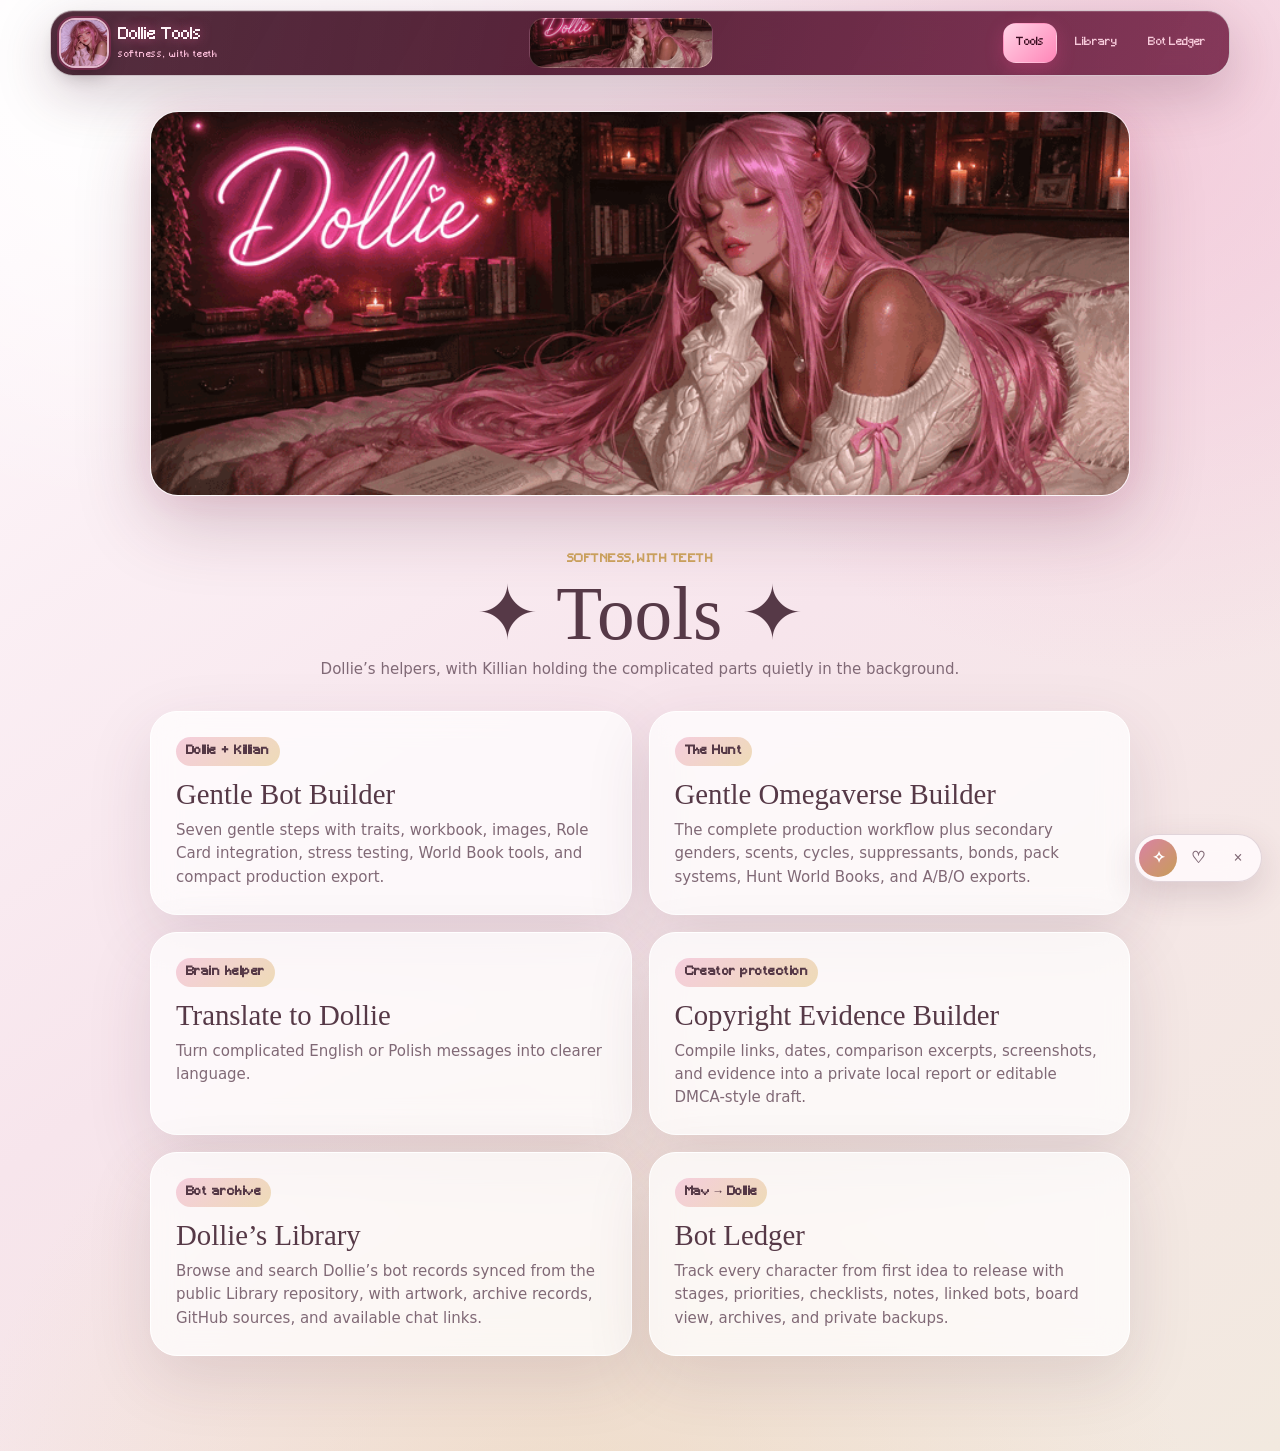
==== commit 58116693: "Add files via upload" ====
--- a/index.html
+++ b/index.html
@@ -4,7 +4,8 @@
 <meta charset="utf-8">
 <meta name="viewport" content="width=device-width,initial-scale=1,viewport-fit=cover">
 <title>Dollie Tools</title>
-<link rel="icon" href="data:image/svg+xml,%3Csvg xmlns='http://www.w3.org/2000/svg' viewBox='0 0 64 64'%3E%3Cpath fill='%23efabc4' d='M32 56C27 51 8 38 8 22C8 12 20 7 28 15L32 20L36 15C44 7 56 12 56 22C56 38 37 51 32 56Z'/%3E%3C/svg%3E">
+<link rel="icon" href="assets/favicon.png">
+<link rel="stylesheet" href="dollie-brand.css">
 <style>
 :root{
   --ink:#563947;
@@ -321,6 +322,7 @@
 
 
 <main class="home">
+  <img class="dollie-home-banner" src="assets/dollie-banner.gif" alt="Animated Dollie banner in a candlelit bedroom">
   <section class="hero">
     <div class="eyebrow">Softness, with teeth</div>
     <h1>✦ Tools ✦</h1>
@@ -357,6 +359,12 @@
       <h2>Dollie’s Library</h2>
       <p>Browse and search Dollie’s bot records synced from the public Library repository, with artwork, archive records, GitHub sources, and available chat links.</p>
     </a>
+
+    <a class="tool" href="bot-ledger.html">
+      <span class="tag">Mav → Dollie</span>
+      <h2>Bot Ledger</h2>
+      <p>Track every character from first idea to release with stages, priorities, checklists, notes, linked bots, board view, archives, and private backups.</p>
+    </a>
   </section>
 </main>
 
@@ -366,6 +374,7 @@
   <button type="button" data-atmosphere="off" aria-label="Turn effects off" title="Turn effects off"><span aria-hidden="true">×</span></button>
 </div>
 
+<script src="dollie-brand.js"></script>
 <script>
 document.addEventListener("DOMContentLoaded",function(){
   const layer=document.getElementById("atmosphere");
--- a/dollie-brand.css
+++ b/dollie-brand.css
@@ -0,0 +1,20 @@
+@font-face{font-family:"Dollie Pixel";src:url("assets/Minecraft.ttf") format("truetype");font-display:swap}
+:root{--dt-ink:#3c1625;--dt-wine:#6f203e;--dt-hot:#ff4f9a;--dt-pink:#ffacd0;--dt-blush:#ffe2ef;--dt-cream:#fff8fb;--dt-gold:#e0b77a;--dt-line:rgba(255,174,210,.34);--dt-shadow:0 18px 55px rgba(71,18,44,.22)}
+html{scroll-padding-top:92px}
+body.dollie-branded{cursor:url("data:image/svg+xml,%3Csvg xmlns='http://www.w3.org/2000/svg' width='24' height='24' viewBox='0 0 24 24'%3E%3Cpath d='M3 2v17l4-4 3 7 3-1-3-7h6z' fill='%23ffd5e7' stroke='%23db397d' stroke-width='1.7' stroke-linejoin='round'/%3E%3Cpath d='M5 5v8' stroke='white' stroke-width='1.5' stroke-linecap='round'/%3E%3C/svg%3E") 3 2,auto}
+body.dollie-branded a,body.dollie-branded button,body.dollie-branded [role="button"],body.dollie-branded input[type="checkbox"],body.dollie-branded select{cursor:url("data:image/svg+xml,%3Csvg xmlns='http://www.w3.org/2000/svg' width='26' height='26' viewBox='0 0 26 26'%3E%3Cpath d='M13 23C9 19 3 15 3 9a5 5 0 0 1 9-3l1 2 1-2a5 5 0 0 1 9 3c0 6-6 10-10 14z' fill='%23ffd1e5' stroke='%23d93279' stroke-width='2'/%3E%3Cpath d='M7 8c1-2 3-2 4-1' fill='none' stroke='white' stroke-width='2' stroke-linecap='round'/%3E%3C/svg%3E") 13 12,pointer}
+.dollie-brandbar{position:sticky;top:0;z-index:1000;width:min(1180px,calc(100% - 24px));min-height:66px;margin:10px auto 0;padding:7px 10px 7px 8px;display:flex;align-items:center;gap:12px;border:1px solid rgba(255,255,255,.72);border-radius:23px;background:linear-gradient(120deg,rgba(55,13,31,.94),rgba(105,27,60,.91));box-shadow:var(--dt-shadow),inset 0 1px rgba(255,255,255,.16);backdrop-filter:blur(18px);-webkit-backdrop-filter:blur(18px)}
+.dollie-brandbar::before{content:"";position:absolute;inset:0;border-radius:inherit;pointer-events:none;background:linear-gradient(100deg,rgba(255,255,255,.08),transparent 42%,rgba(255,136,188,.11));mix-blend-mode:screen}
+.dollie-brand-home{position:relative;display:flex;align-items:center;gap:9px;min-width:180px;color:#fff;text-decoration:none}
+.dollie-brand-avatar{width:50px;height:50px;border-radius:16px;object-fit:cover;border:2px solid rgba(255,211,232,.84);box-shadow:0 0 0 2px rgba(255,61,143,.23),0 7px 18px rgba(0,0,0,.24)}
+.dollie-brand-name{display:flex;flex-direction:column;line-height:1.02}.dollie-brand-name strong{font:400 1.02rem/1.1 "Dollie Pixel",monospace;color:#fff4f9;text-shadow:0 0 12px rgba(255,104,170,.55)}.dollie-brand-name small{margin-top:5px;font:400 .58rem/1 "Dollie Pixel",monospace;letter-spacing:.08em;color:#f7bad5}
+.dollie-brand-scene{align-self:stretch;width:184px;margin-left:auto;border:1px solid rgba(255,189,219,.22);border-radius:15px;background:url("assets/dollie-banner.gif") center/cover no-repeat;box-shadow:inset 0 0 25px rgba(34,6,19,.4)}
+.dollie-brand-nav{position:relative;display:flex;align-items:center;justify-content:flex-end;gap:5px;margin-left:auto}.dollie-brand-nav a{display:inline-flex;align-items:center;justify-content:center;min-height:40px;padding:8px 12px;border:1px solid transparent;border-radius:13px;color:#f7cada;text-decoration:none;font:400 .68rem/1 "Dollie Pixel",monospace;white-space:nowrap;transition:.18s ease}.dollie-brand-nav a:hover,.dollie-brand-nav a:focus-visible{color:white;border-color:rgba(255,202,226,.31);background:rgba(255,255,255,.09);outline:none;transform:translateY(-1px)}.dollie-brand-nav a.active{color:#3b0d20;background:linear-gradient(135deg,#ffd4e6,#ff86b8);box-shadow:0 6px 18px rgba(255,77,151,.25)}
+.dollie-old-main-nav{display:none!important}
+.dollie-page-title,.dollie-branded .eyebrow,.dollie-branded .tag{font-family:"Dollie Pixel",monospace!important;letter-spacing:.04em}
+.dollie-branded h1,.dollie-branded h2,.dollie-branded h3{font-family:"Dollie Pixel",Georgia,serif}
+.dollie-home-banner{display:block;width:100%;aspect-ratio:800/314;object-fit:cover;border-radius:28px;border:1px solid rgba(255,255,255,.76);box-shadow:0 25px 75px rgba(90,29,56,.24),0 0 35px rgba(255,100,166,.13);margin:0 0 25px}
+.dollie-credit{text-align:center;margin:28px auto 0;color:#9f7184;font:400 .62rem/1.6 "Dollie Pixel",monospace}
+@media(max-width:820px){.dollie-brandbar{width:calc(100% - 14px);align-items:stretch;flex-wrap:wrap;border-radius:19px}.dollie-brand-home{min-width:0;flex:1}.dollie-brand-scene{display:none}.dollie-brand-nav{order:2;width:100%;display:grid;grid-template-columns:repeat(3,1fr);margin:0}.dollie-brand-nav a{padding:8px 5px;font-size:.58rem}.dollie-home-banner{border-radius:20px}}
+@media(max-width:440px){.dollie-brand-avatar{width:44px;height:44px;border-radius:14px}.dollie-brand-name strong{font-size:.86rem}.dollie-brand-name small{font-size:.52rem}.dollie-brand-nav a{font-size:.52rem}}
+@media(prefers-reduced-motion:reduce){.dollie-brand-nav a{transition:none}}
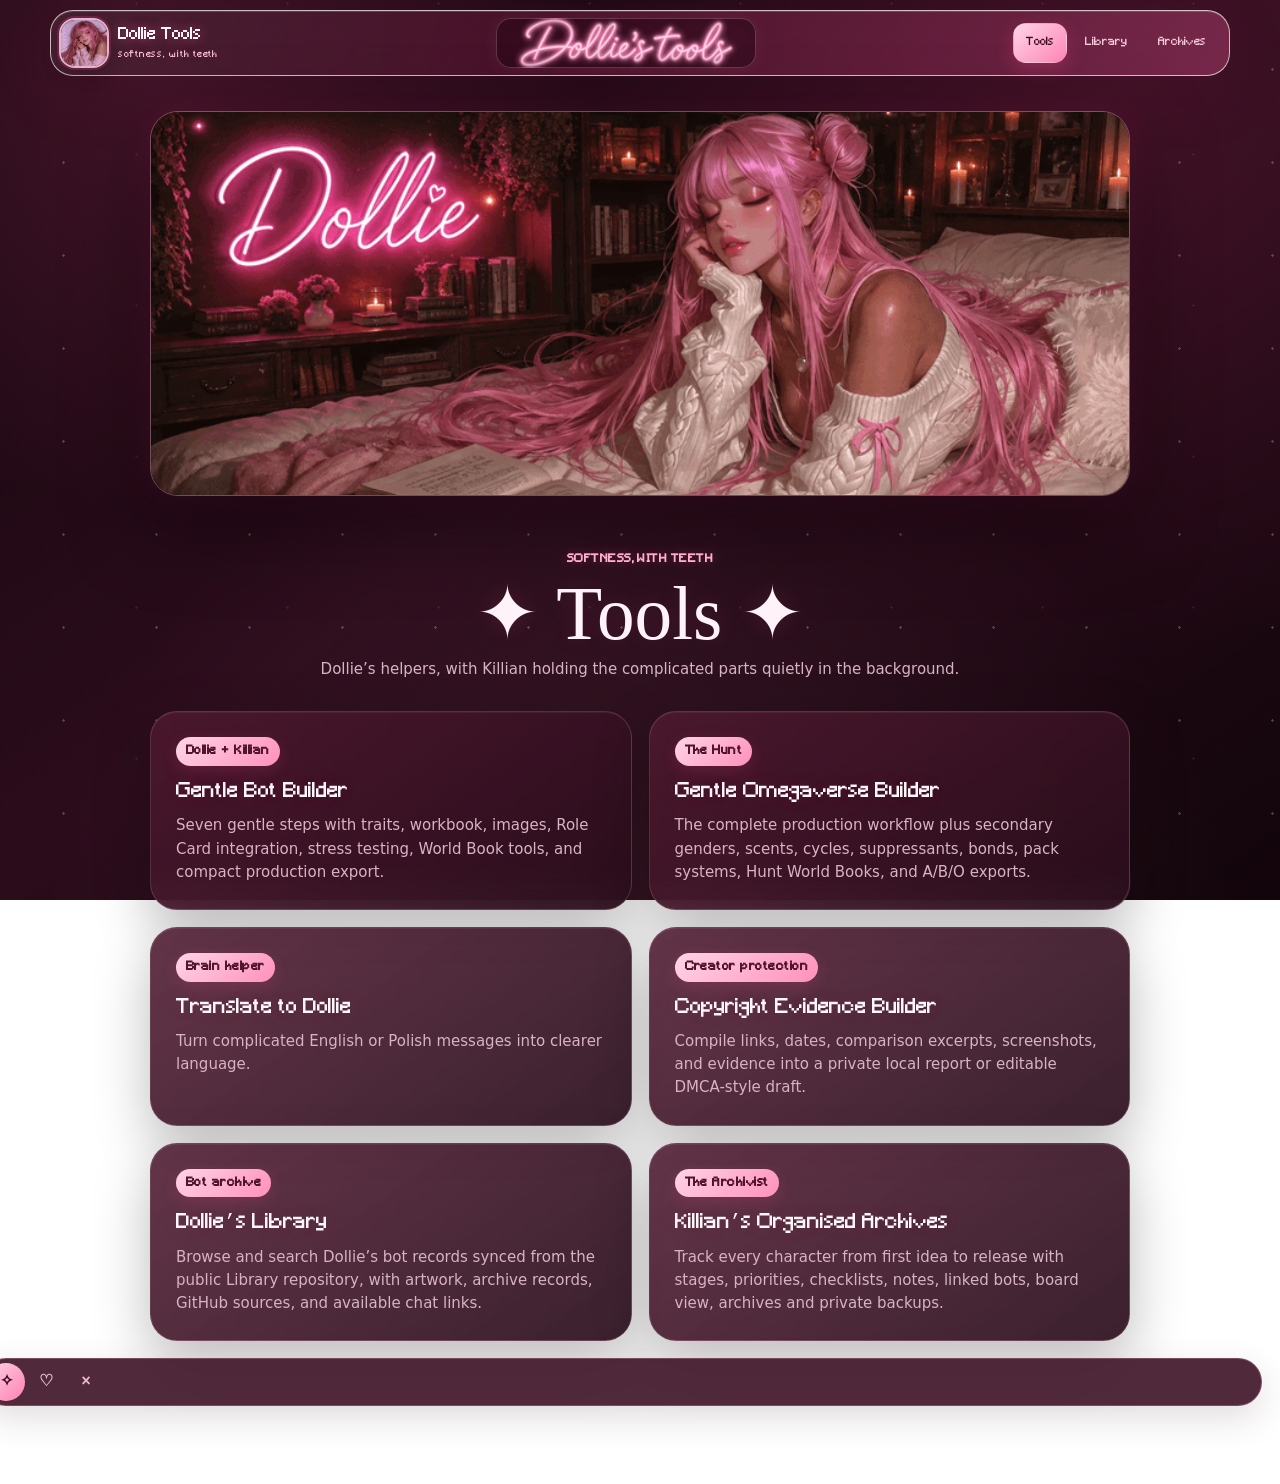
==== commit 5e348c71: "Add files via upload" ====
--- a/index.html
+++ b/index.html
@@ -361,9 +361,9 @@
     </a>
 
     <a class="tool" href="bot-ledger.html">
-      <span class="tag">Mav → Dollie</span>
-      <h2>Bot Ledger</h2>
-      <p>Track every character from first idea to release with stages, priorities, checklists, notes, linked bots, board view, archives, and private backups.</p>
+      <span class="tag">The Archivist</span>
+      <h2>Killian’s Organised Archives</h2>
+      <p>Track every character from first idea to release with stages, priorities, checklists, notes, linked bots, board view, archives and private backups.</p>
     </a>
   </section>
 </main>
--- a/dollie-brand.css
+++ b/dollie-brand.css
@@ -8,7 +8,7 @@
 .dollie-brand-home{position:relative;display:flex;align-items:center;gap:9px;min-width:180px;color:#fff;text-decoration:none}
 .dollie-brand-avatar{width:50px;height:50px;border-radius:16px;object-fit:cover;border:2px solid rgba(255,211,232,.84);box-shadow:0 0 0 2px rgba(255,61,143,.23),0 7px 18px rgba(0,0,0,.24)}
 .dollie-brand-name{display:flex;flex-direction:column;line-height:1.02}.dollie-brand-name strong{font:400 1.02rem/1.1 "Dollie Pixel",monospace;color:#fff4f9;text-shadow:0 0 12px rgba(255,104,170,.55)}.dollie-brand-name small{margin-top:5px;font:400 .58rem/1 "Dollie Pixel",monospace;letter-spacing:.08em;color:#f7bad5}
-.dollie-brand-scene{align-self:stretch;width:184px;margin-left:auto;border:1px solid rgba(255,189,219,.22);border-radius:15px;background:url("assets/dollie-banner.gif") center/cover no-repeat;box-shadow:inset 0 0 25px rgba(34,6,19,.4)}
+.dollie-brand-scene{align-self:stretch;width:260px;margin-left:auto;border:1px solid rgba(255,189,219,.22);border-radius:15px;background:rgba(42,9,23,.52) url("assets/dollies-tools-neon.png") center/92% auto no-repeat;box-shadow:inset 0 0 25px rgba(34,6,19,.4),0 0 18px rgba(255,163,204,.08)}
 .dollie-brand-nav{position:relative;display:flex;align-items:center;justify-content:flex-end;gap:5px;margin-left:auto}.dollie-brand-nav a{display:inline-flex;align-items:center;justify-content:center;min-height:40px;padding:8px 12px;border:1px solid transparent;border-radius:13px;color:#f7cada;text-decoration:none;font:400 .68rem/1 "Dollie Pixel",monospace;white-space:nowrap;transition:.18s ease}.dollie-brand-nav a:hover,.dollie-brand-nav a:focus-visible{color:white;border-color:rgba(255,202,226,.31);background:rgba(255,255,255,.09);outline:none;transform:translateY(-1px)}.dollie-brand-nav a.active{color:#3b0d20;background:linear-gradient(135deg,#ffd4e6,#ff86b8);box-shadow:0 6px 18px rgba(255,77,151,.25)}
 .dollie-old-main-nav{display:none!important}
 .dollie-page-title,.dollie-branded .eyebrow,.dollie-branded .tag{font-family:"Dollie Pixel",monospace!important;letter-spacing:.04em}
@@ -18,3 +18,31 @@
 @media(max-width:820px){.dollie-brandbar{width:calc(100% - 14px);align-items:stretch;flex-wrap:wrap;border-radius:19px}.dollie-brand-home{min-width:0;flex:1}.dollie-brand-scene{display:none}.dollie-brand-nav{order:2;width:100%;display:grid;grid-template-columns:repeat(3,1fr);margin:0}.dollie-brand-nav a{padding:8px 5px;font-size:.58rem}.dollie-home-banner{border-radius:20px}}
 @media(max-width:440px){.dollie-brand-avatar{width:44px;height:44px;border-radius:14px}.dollie-brand-name strong{font-size:.86rem}.dollie-brand-name small{font-size:.52rem}.dollie-brand-nav a{font-size:.52rem}}
 @media(prefers-reduced-motion:reduce){.dollie-brand-nav a{transition:none}}
+
+/* Landing-page visual system across Dollie Tools */
+body.dollie-branded{--ink:#fff3f8;--muted:#d7aebf;--pink:#ff79ad;--pink2:#ffb5d1;--gold:#e8bd82;--glass:rgba(67,20,39,.78);--line:rgba(255,184,215,.22);--shadow:0 22px 65px rgba(18,3,10,.38);color:#fff3f8!important;background:radial-gradient(circle at 12% 7%,rgba(255,77,151,.18),transparent 28rem),radial-gradient(circle at 88% 13%,rgba(143,38,79,.24),transparent 34rem),radial-gradient(circle at 50% 110%,rgba(255,150,192,.10),transparent 38rem),linear-gradient(145deg,#16070e 0%,#2b0c1b 48%,#12050b 100%)!important;background-attachment:fixed!important}
+body.dollie-branded::after{content:"";position:fixed;inset:0;z-index:0;pointer-events:none;opacity:.32;background-image:radial-gradient(circle,rgba(255,231,241,.72) 0 1px,transparent 1.5px),radial-gradient(circle,rgba(255,132,184,.36) 0 1px,transparent 1.4px);background-size:93px 93px,151px 151px;background-position:17px 23px,61px 79px}
+body.dollie-branded>.dollie-brandbar,body.dollie-branded>.home,body.dollie-branded>.shell,body.dollie-branded>.app-shell,body.dollie-branded>.main,body.dollie-branded>.atmosphere-control,body.dollie-branded>.dollie-credit{position:relative;z-index:2}
+body.dollie-branded .home,body.dollie-branded .shell{color:#fff3f8}
+body.dollie-branded h1,body.dollie-branded h2,body.dollie-branded h3,body.dollie-branded h4,body.dollie-branded .content-title{color:#fff2f8!important;text-shadow:0 0 22px rgba(255,107,166,.13)}
+body.dollie-branded p,body.dollie-branded .helper,body.dollie-branded .subtitle,body.dollie-branded .bot-desc,body.dollie-branded .vault-note,body.dollie-branded .sync-note{color:#d8b3c3}
+body.dollie-branded .eyebrow{color:#ffafce!important;text-shadow:0 0 12px rgba(255,98,160,.36)}
+body.dollie-branded .tool,body.dollie-branded .card,body.dollie-branded .panel,body.dollie-branded .vault-card,body.dollie-branded .bot-card,body.dollie-branded .choice,body.dollie-branded .killian,body.dollie-branded .namebox,body.dollie-branded .appearance-builder,body.dollie-branded .npc-card,body.dollie-branded .v14-box,body.dollie-branded .output,body.dollie-branded .v14-output,body.dollie-branded details,body.dollie-branded .brand-lockup{color:#fff3f8!important;background:linear-gradient(145deg,rgba(78,25,47,.88),rgba(42,13,27,.92))!important;border-color:rgba(255,190,218,.18)!important;box-shadow:inset 0 1px rgba(255,255,255,.055),0 20px 55px rgba(15,2,8,.27)!important}
+body.dollie-branded .tool:hover,body.dollie-branded .tool:focus-visible,body.dollie-branded .card:hover,body.dollie-branded .choice:hover{border-color:rgba(255,132,181,.48)!important;box-shadow:0 22px 62px rgba(13,2,7,.4),0 0 28px rgba(255,82,152,.09)!important}
+body.dollie-branded .tool h2{font-family:"Dollie Pixel",monospace!important;font-size:1.22rem!important;line-height:1.45!important;color:#fff5fa!important}
+body.dollie-branded .tag,body.dollie-branded .badge,body.dollie-branded .privacy-badge{color:#52152e!important;background:linear-gradient(135deg,#ffd4e5,#ff90bb)!important;border-color:transparent!important;box-shadow:0 5px 16px rgba(255,76,149,.16)}
+body.dollie-branded input,body.dollie-branded textarea,body.dollie-branded select{color:#fff4f9!important;background:rgba(35,9,20,.72)!important;border-color:rgba(255,187,216,.19)!important;box-shadow:inset 0 1px rgba(255,255,255,.035)}
+body.dollie-branded input::placeholder,body.dollie-branded textarea::placeholder{color:#9e7486!important}
+body.dollie-branded input:focus,body.dollie-branded textarea:focus,body.dollie-branded select:focus{border-color:#ff77ae!important;box-shadow:0 0 0 3px rgba(255,75,150,.12)!important;outline:none}
+body.dollie-branded button,body.dollie-branded .btn,body.dollie-branded .soft-button,body.dollie-branded .ghost-button{font-family:"Dollie Pixel",monospace}
+body.dollie-branded .primary,body.dollie-branded .primary-button,body.dollie-branded .btn.primary,body.dollie-branded .btn-add,body.dollie-branded .btn-save,body.dollie-branded #translate{color:#401025!important;background:linear-gradient(135deg,#ffd1e3,#ff76ac)!important;border-color:rgba(255,206,228,.55)!important;box-shadow:0 9px 25px rgba(255,60,142,.23)!important}
+body.dollie-branded .secondary,body.dollie-branded .btn,body.dollie-branded .ghost-button,body.dollie-branded .soft-button,body.dollie-branded .language,body.dollie-branded .mode,body.dollie-branded .filter{color:#f7cadb!important;background:rgba(71,22,42,.72)!important;border-color:rgba(255,190,218,.18)!important}
+body.dollie-branded .secondary:hover,body.dollie-branded .btn:hover,body.dollie-branded .ghost-button:hover,body.dollie-branded .soft-button:hover,body.dollie-branded .language:hover,body.dollie-branded .mode:hover,body.dollie-branded .filter:hover{color:#fff!important;background:rgba(112,34,65,.82)!important;border-color:rgba(255,143,185,.44)!important}
+body.dollie-branded .language.active,body.dollie-branded .mode.active,body.dollie-branded .filter.active{color:#451126!important;background:linear-gradient(135deg,#ffd1e3,#ff85b5)!important}
+body.dollie-branded .notice,body.dollie-branded .warning,body.dollie-branded .privacy-note{color:#f3c9d9!important;background:rgba(106,39,63,.48)!important;border-color:rgba(255,184,214,.2)!important}
+body.dollie-branded .site-header:not(.dollie-brandbar),body.dollie-branded header:not(.dollie-brandbar):not(.ledger-header){color:#fff3f8}
+body.dollie-branded .progress .pip{background:rgba(255,255,255,.07)!important;border-color:rgba(255,191,218,.15)!important}body.dollie-branded .progress .pip.on{background:linear-gradient(90deg,#ff6fa8,#ffd1e2)!important}
+body.dollie-branded .atmosphere-control{background:rgba(62,18,37,.9)!important;border-color:rgba(255,184,216,.25)!important}body.dollie-branded .atmosphere-control button{color:#eeb9ce!important}body.dollie-branded .atmosphere-control button.active{color:#3e1025!important;background:linear-gradient(135deg,#ffd0e2,#ff82b4)!important}
+body.dollie-branded .dollie-home-banner{border-color:rgba(255,201,224,.34);box-shadow:0 28px 80px rgba(10,1,5,.5),0 0 38px rgba(255,65,146,.12)}
+body.dollie-branded .footer,body.dollie-branded footer{color:#b8899e!important}
+@media(max-width:720px){body.dollie-branded .tool{padding:19px 16px!important}body.dollie-branded .tool h2{font-size:1rem!important}.dollie-home-banner{margin-bottom:17px}}
